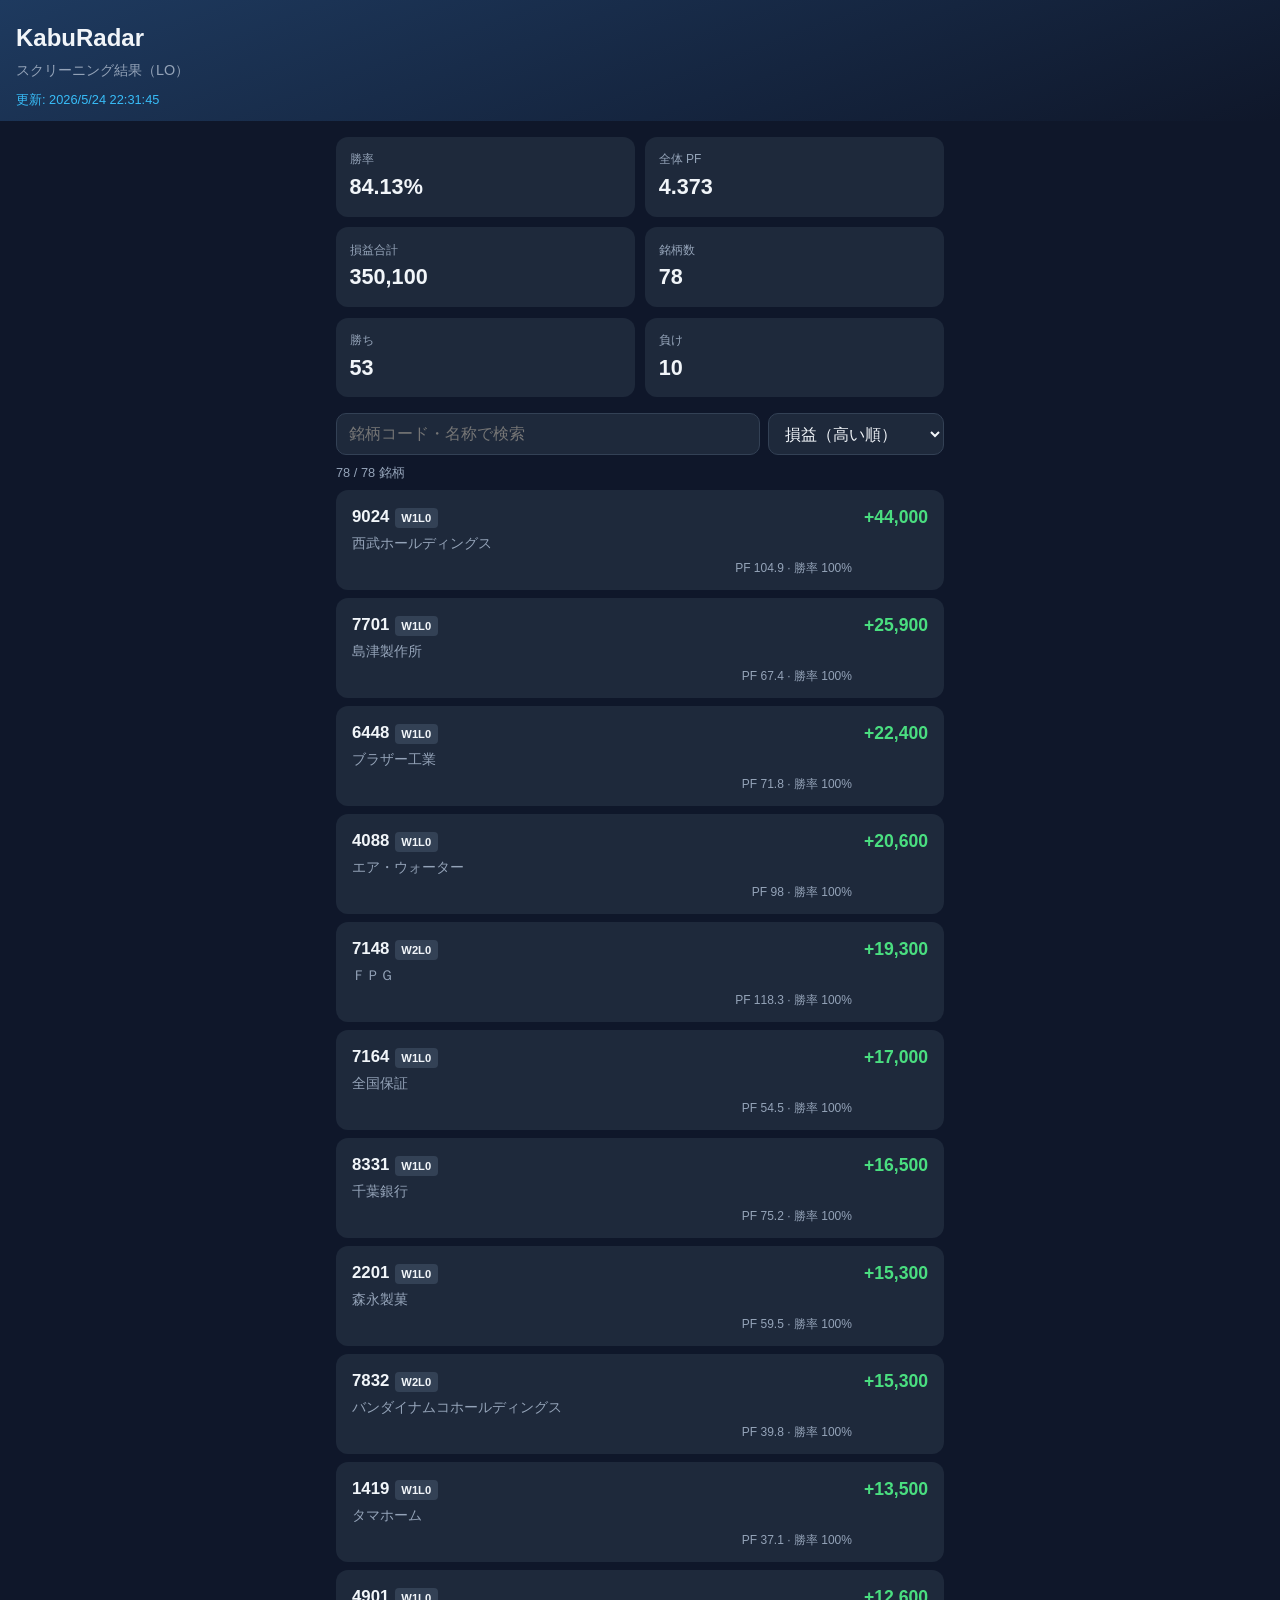
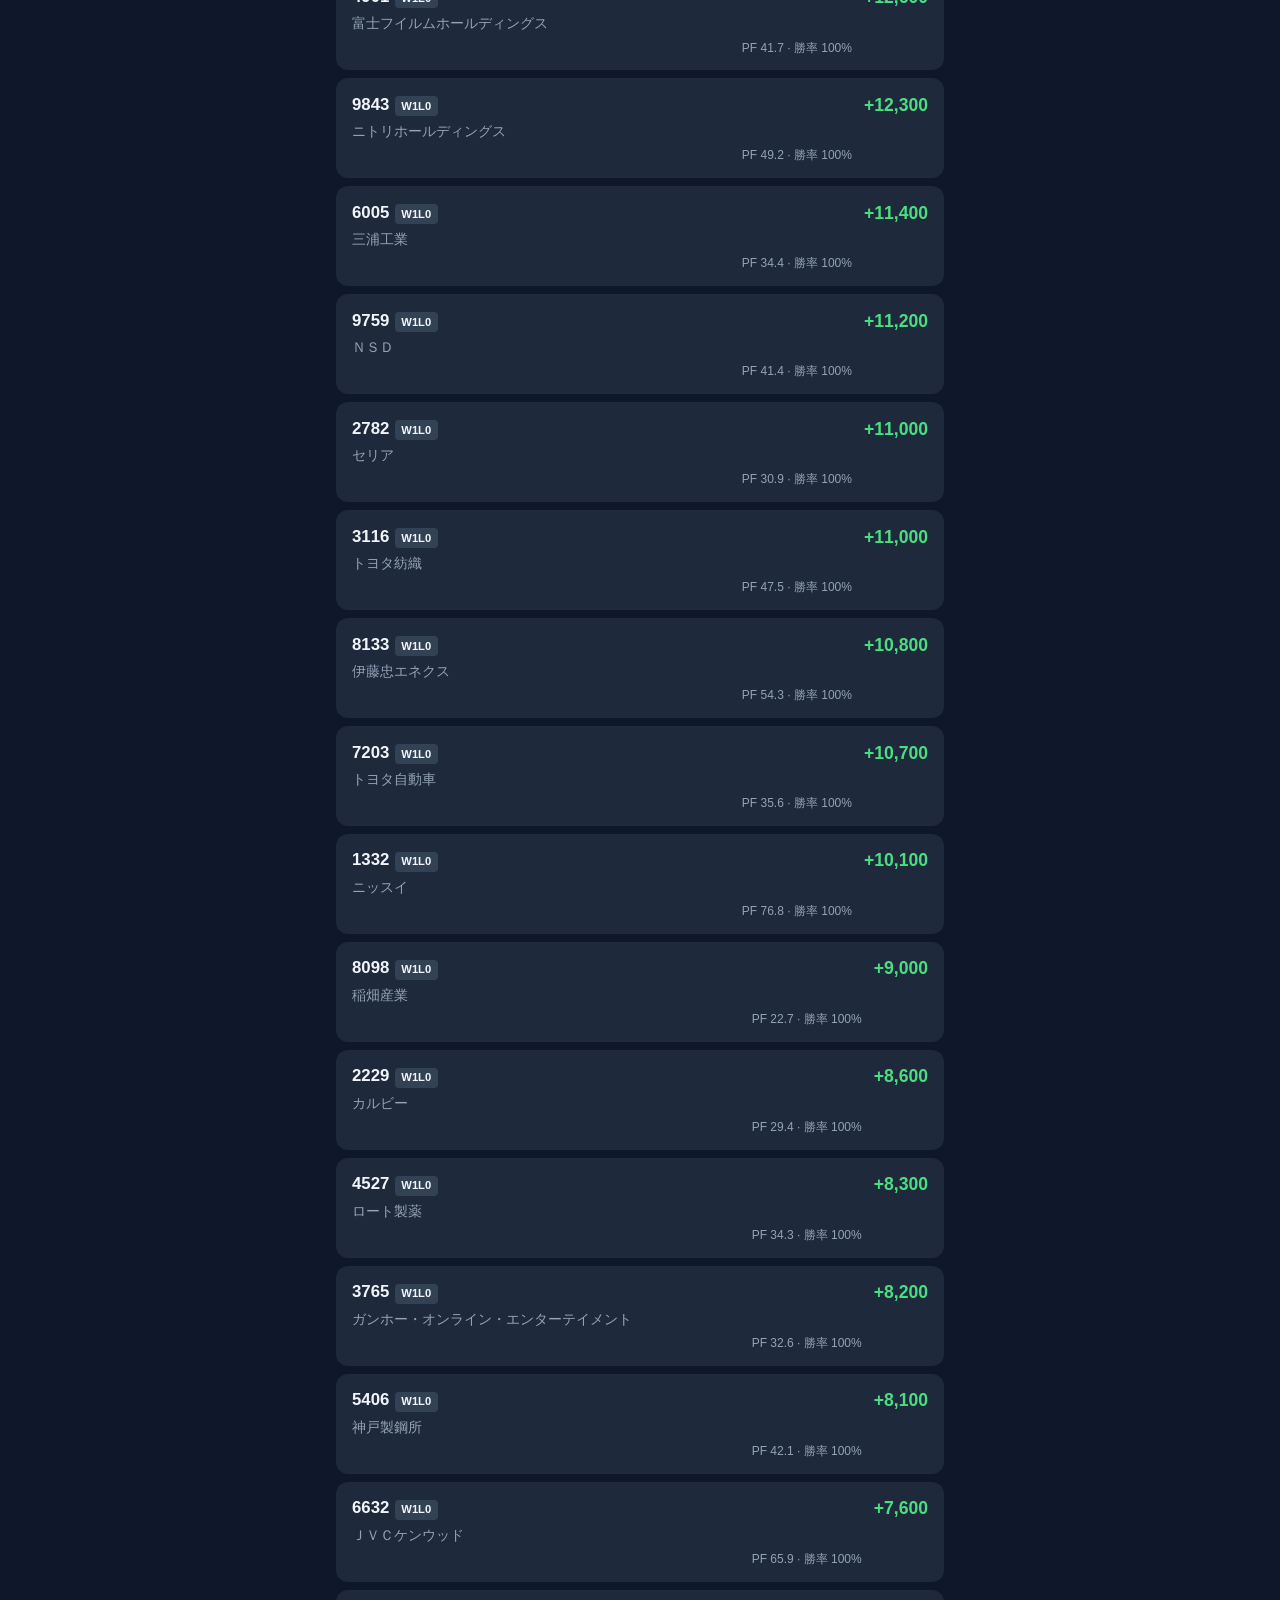
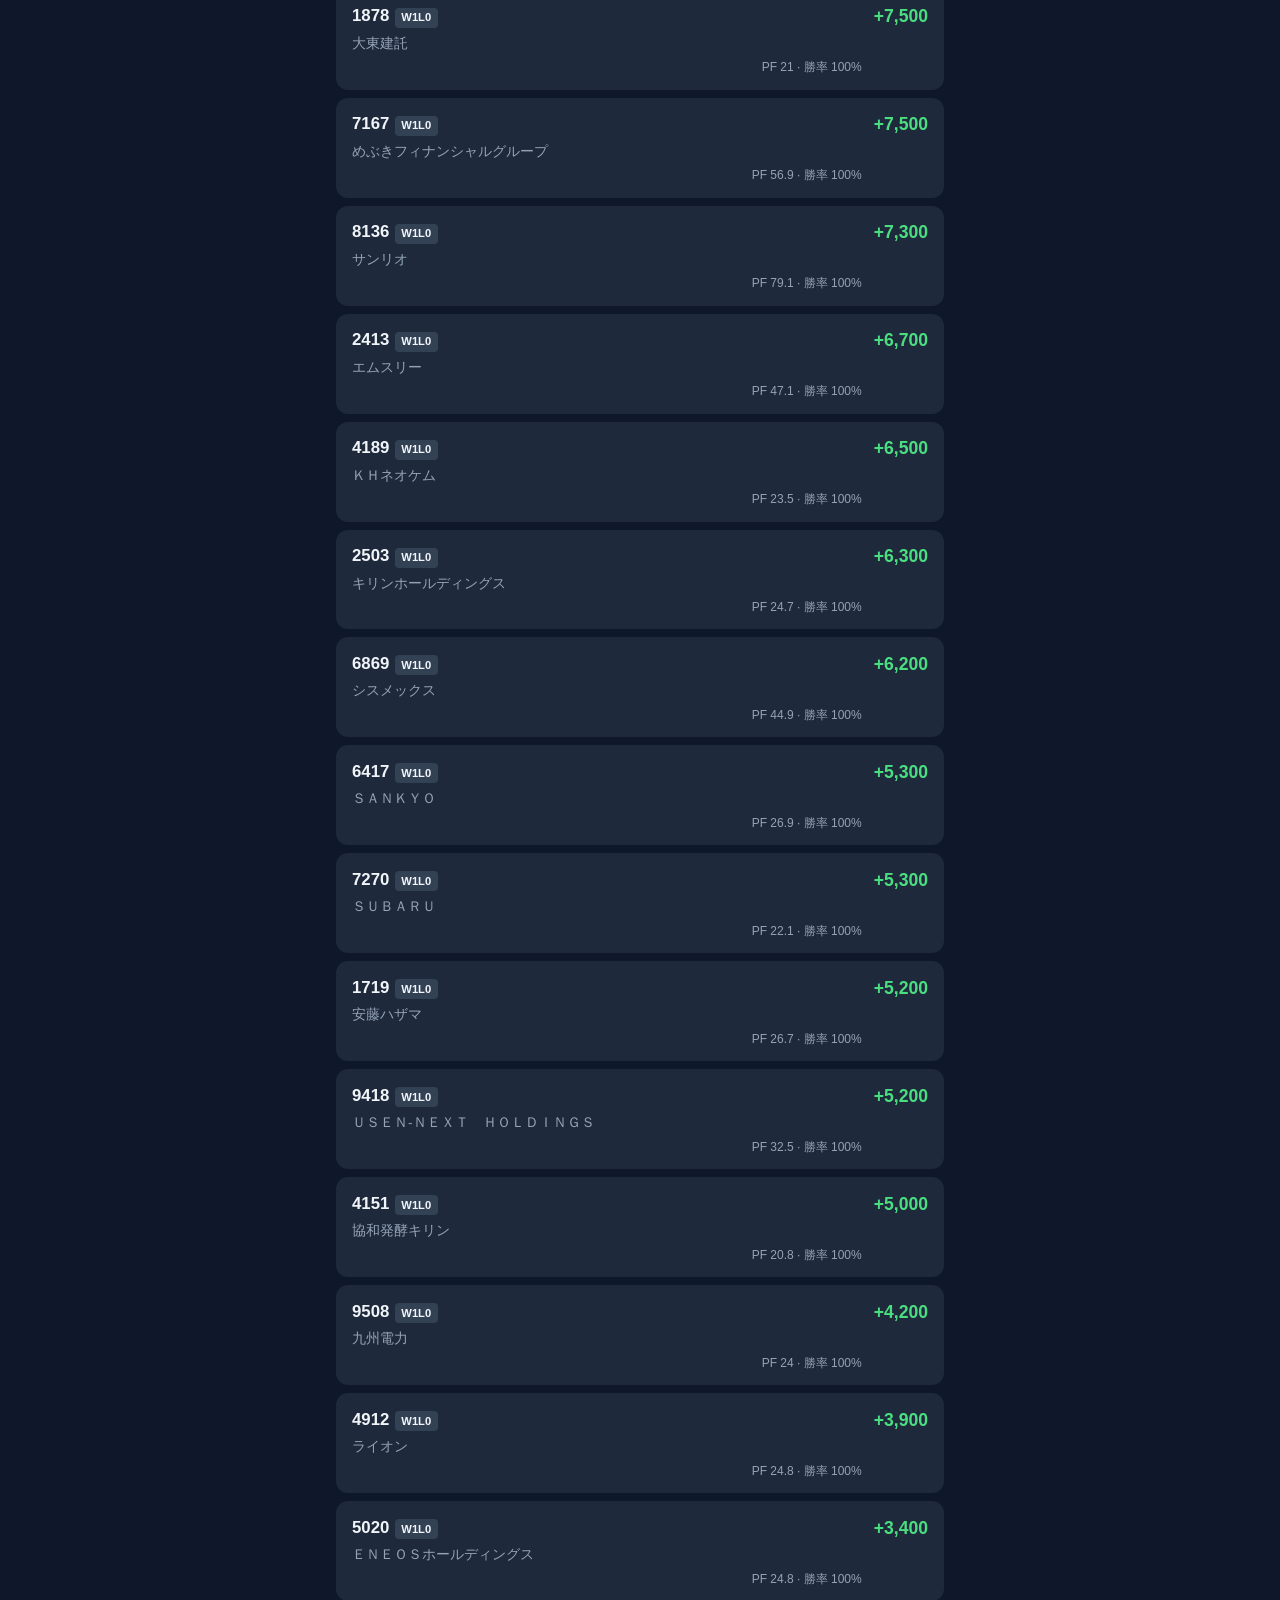
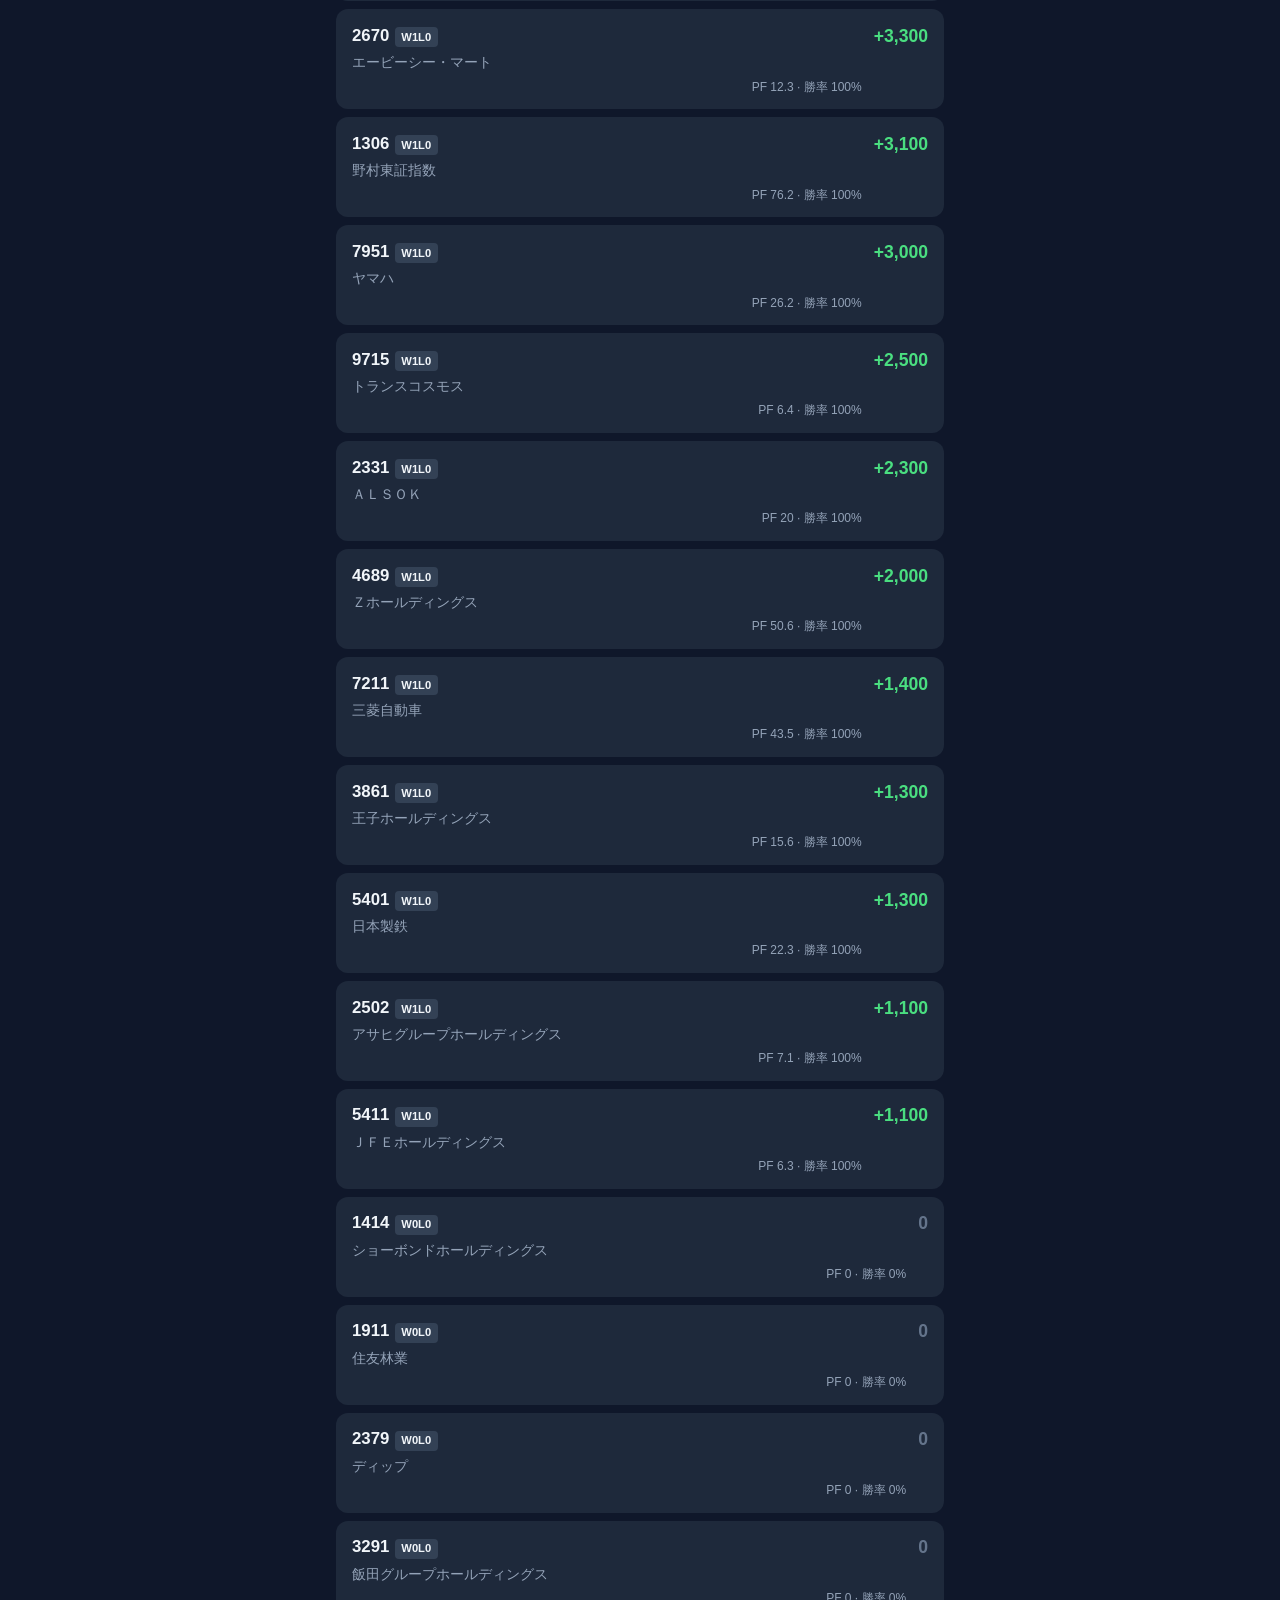
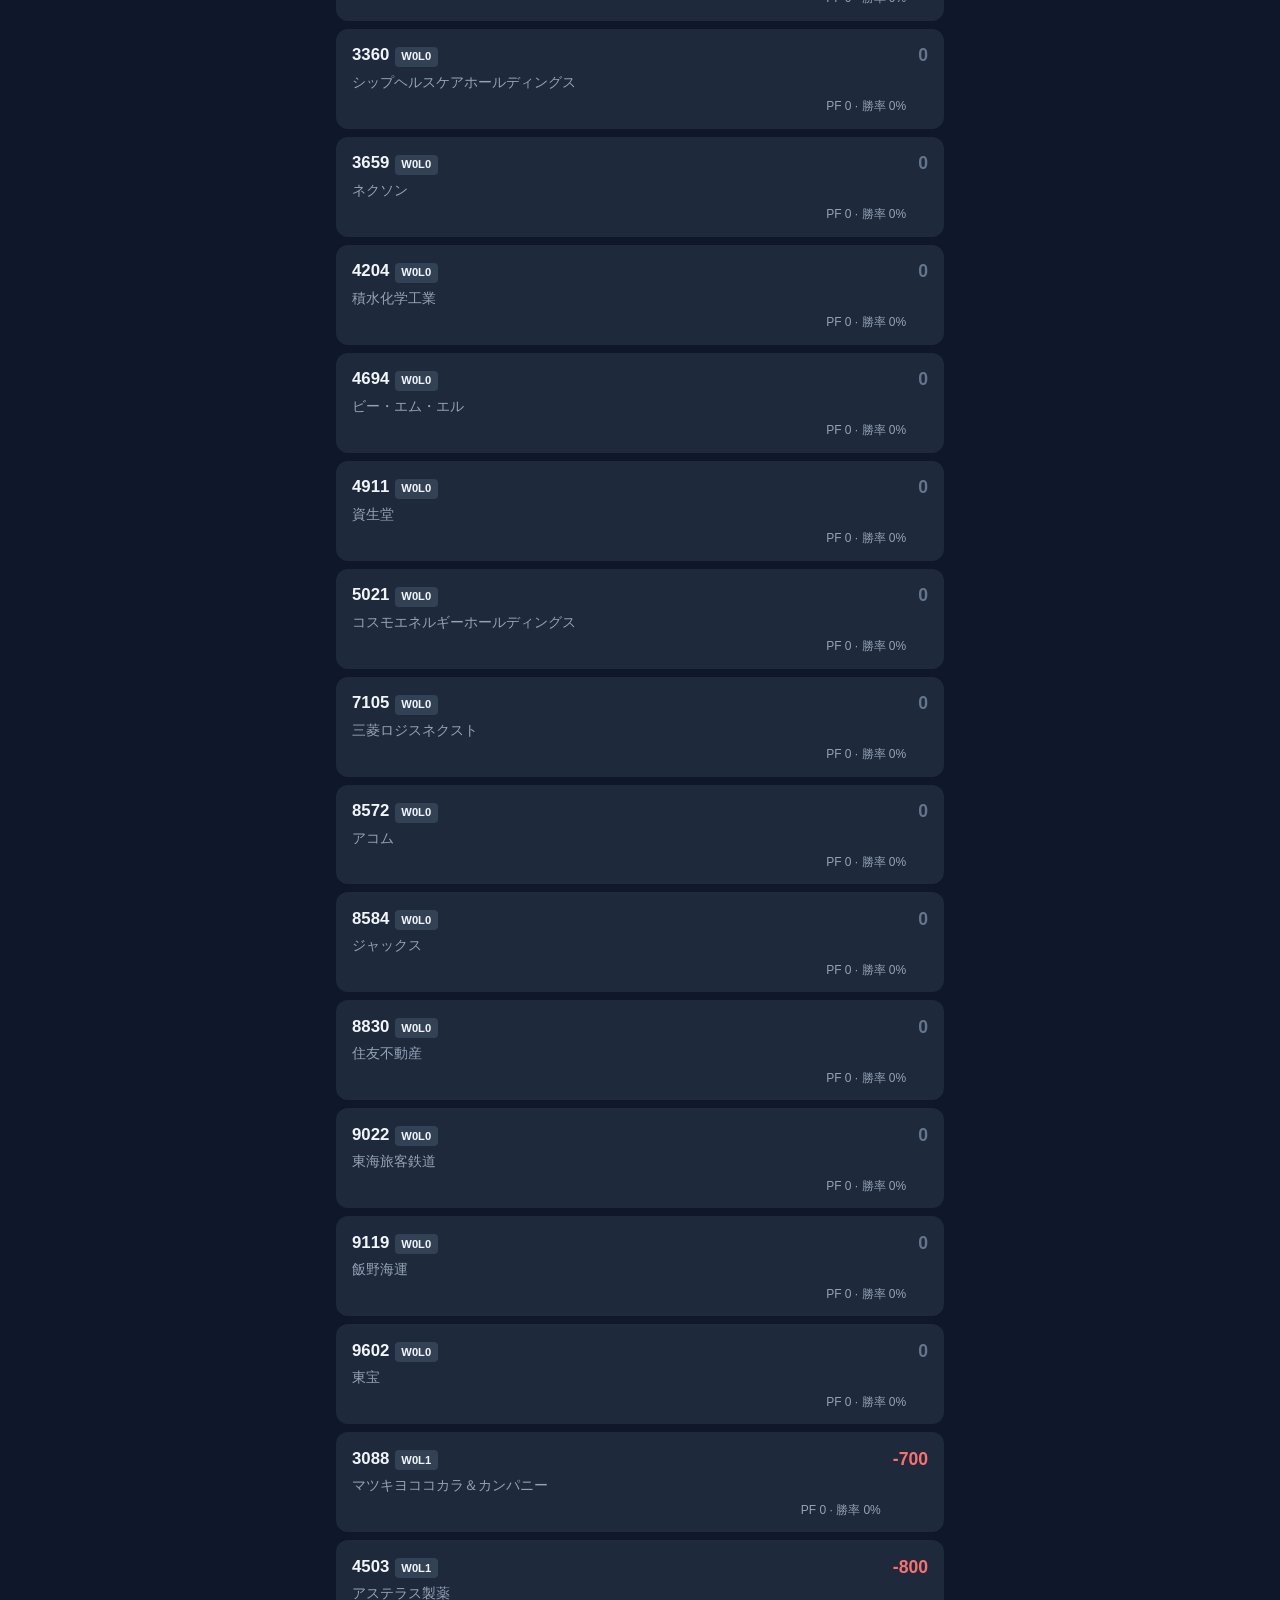
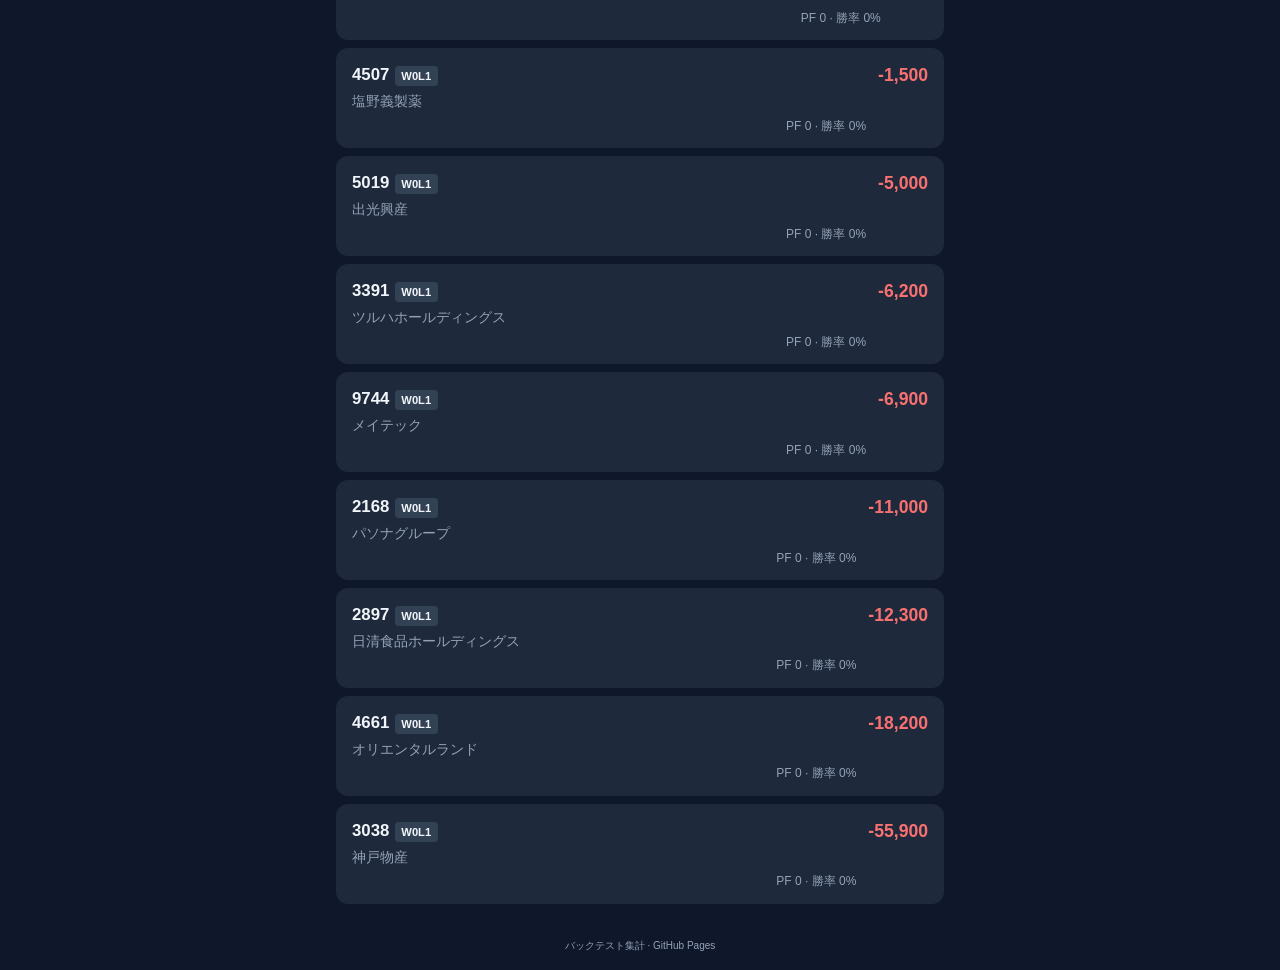
==== docs/index.html @ 4d2081ce "GitHub Pages で解析結果をスマホ閲覧できるサイトを追加 Co-authored-by: Cursor <cursoragent@cursor.com>" ====
<!DOCTYPE html>
<html lang="ja">
<head>
  <meta charset="UTF-8" />
  <meta name="viewport" content="width=device-width, initial-scale=1, viewport-fit=cover" />
  <meta name="theme-color" content="#0f172a" />
  <title>KabuRadar 解析結果</title>
  <link rel="stylesheet" href="assets/style.css" />
</head>
<body>
  <header class="header">
    <h1>KabuRadar</h1>
    <p class="subtitle">スクリーニング結果（LO）</p>
    <p id="updated" class="updated">読み込み中…</p>
  </header>

  <main class="main">
    <section id="summary" class="summary" aria-label="サマリー"></section>

    <div class="toolbar">
      <input id="search" type="search" placeholder="銘柄コード・名称で検索" autocomplete="off" />
      <select id="sort" aria-label="並び替え">
        <option value="incomes-desc">損益（高い順）</option>
        <option value="incomes-asc">損益（低い順）</option>
        <option value="pf-desc">PF（高い順）</option>
        <option value="code-asc">コード順</option>
      </select>
    </div>

    <p id="count" class="count"></p>
    <ul id="list" class="list"></ul>
    <p id="error" class="error" hidden></p>
  </main>

  <footer class="footer">
    <small>バックテスト集計 · GitHub Pages</small>
  </footer>

  <script src="assets/app.js"></script>
</body>
</html>
---- docs/assets/style.css ----
:root {
  --bg: #0f172a;
  --card: #1e293b;
  --text: #f1f5f9;
  --muted: #94a3b8;
  --accent: #38bdf8;
  --win: #4ade80;
  --lose: #f87171;
  --neutral: #64748b;
}

* {
  box-sizing: border-box;
}

body {
  margin: 0;
  font-family: "Segoe UI", "Hiragino Sans", "Yu Gothic UI", sans-serif;
  background: var(--bg);
  color: var(--text);
  line-height: 1.5;
  padding-bottom: env(safe-area-inset-bottom, 16px);
}

.header {
  padding: 1.25rem 1rem 0.75rem;
  background: linear-gradient(160deg, #1e3a5f, var(--bg));
}

.header h1 {
  margin: 0;
  font-size: 1.5rem;
  font-weight: 700;
}

.subtitle {
  margin: 0.25rem 0 0;
  color: var(--muted);
  font-size: 0.9rem;
}

.updated {
  margin: 0.5rem 0 0;
  font-size: 0.8rem;
  color: var(--accent);
}

.main {
  padding: 0 1rem 1rem;
  max-width: 640px;
  margin: 0 auto;
}

.summary {
  display: grid;
  grid-template-columns: repeat(2, 1fr);
  gap: 0.65rem;
  margin: 1rem 0;
}

.summary-card {
  background: var(--card);
  border-radius: 12px;
  padding: 0.85rem;
}

.summary-card .label {
  font-size: 0.75rem;
  color: var(--muted);
  margin: 0;
}

.summary-card .value {
  font-size: 1.35rem;
  font-weight: 700;
  margin: 0.15rem 0 0;
}

.toolbar {
  display: flex;
  flex-direction: column;
  gap: 0.5rem;
  margin-bottom: 0.5rem;
}

.toolbar input,
.toolbar select {
  width: 100%;
  padding: 0.65rem 0.75rem;
  border-radius: 10px;
  border: 1px solid #334155;
  background: var(--card);
  color: var(--text);
  font-size: 1rem;
}

.count {
  font-size: 0.8rem;
  color: var(--muted);
  margin: 0 0 0.5rem;
}

.list {
  list-style: none;
  padding: 0;
  margin: 0;
  display: flex;
  flex-direction: column;
  gap: 0.5rem;
}

.item {
  background: var(--card);
  border-radius: 12px;
  padding: 0.85rem 1rem;
  display: grid;
  grid-template-columns: 1fr auto;
  gap: 0.25rem 0.75rem;
  align-items: start;
}

.item .code {
  font-weight: 700;
  font-size: 1.05rem;
}

.item .name {
  grid-column: 1 / -1;
  color: var(--muted);
  font-size: 0.85rem;
  word-break: break-all;
}

.item .income {
  font-weight: 700;
  font-size: 1.1rem;
  text-align: right;
}

.item .meta {
  font-size: 0.75rem;
  color: var(--muted);
  text-align: right;
}

.income.positive {
  color: var(--win);
}

.income.negative {
  color: var(--lose);
}

.income.zero {
  color: var(--neutral);
}

.badge {
  display: inline-block;
  font-size: 0.7rem;
  padding: 0.1rem 0.4rem;
  border-radius: 4px;
  background: #334155;
  margin-left: 0.35rem;
}

.error {
  color: var(--lose);
  padding: 1rem;
  background: #450a0a;
  border-radius: 8px;
}

.footer {
  text-align: center;
  padding: 1rem;
  color: var(--muted);
  font-size: 0.75rem;
}

@media (min-width: 480px) {
  .toolbar {
    flex-direction: row;
  }
  .toolbar input {
    flex: 1;
  }
  .toolbar select {
    width: 11rem;
  }
}
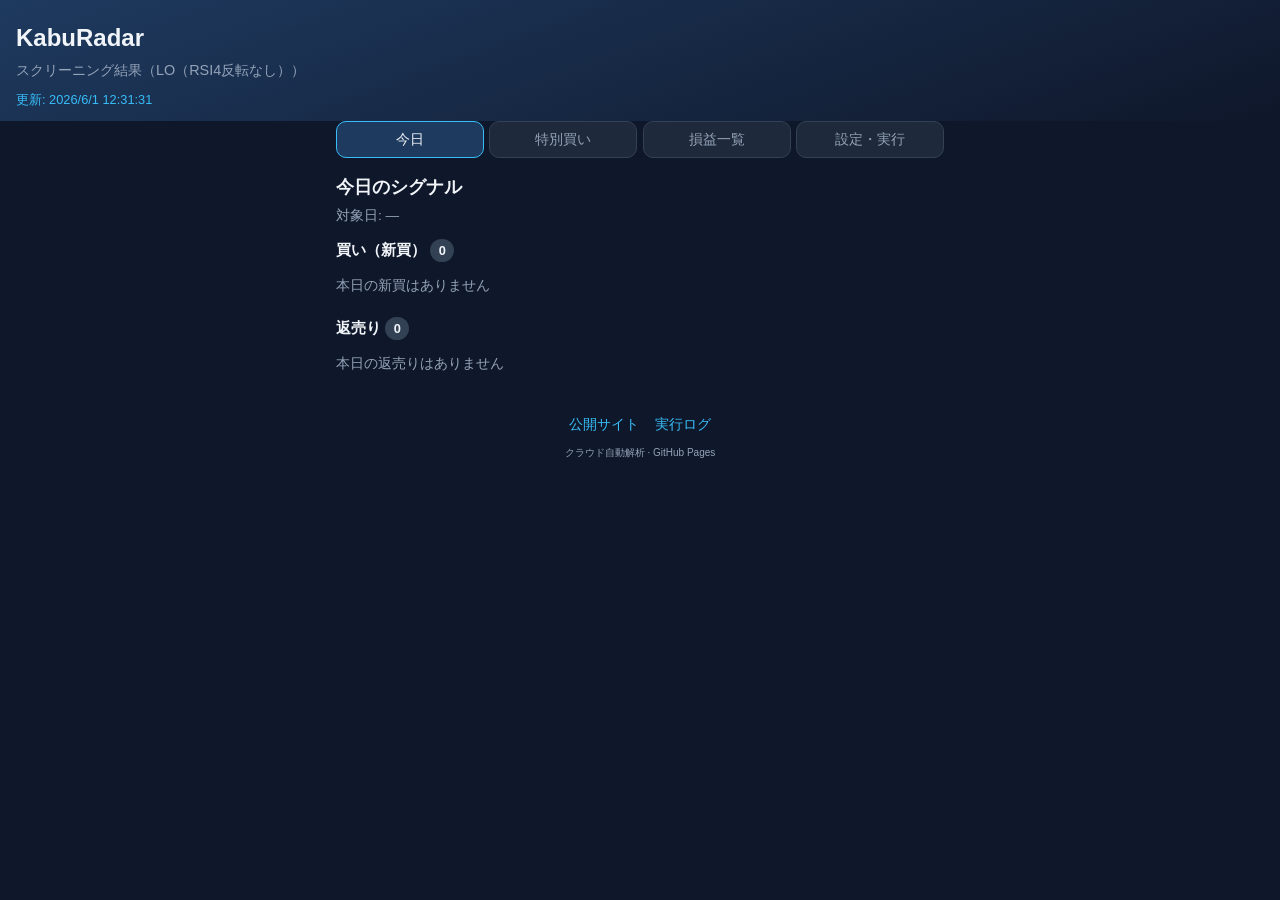
==== commit 9ecaf076: "Web をタブ構成にし設定・実行リンクを追加 Co-authored-by: Cursor <cursoragent@cursor.com>" ====
--- a/docs/index.html
+++ b/docs/index.html
@@ -14,26 +14,69 @@
     <p id="updated" class="updated">読み込み中…</p>
   </header>
 
+  <nav class="tabs" aria-label="表示切替">
+    <button type="button" class="tab active" data-tab="today">今日</button>
+    <button type="button" class="tab" data-tab="special">特別買い</button>
+    <button type="button" class="tab" data-tab="ranking">損益一覧</button>
+    <button type="button" class="tab" data-tab="settings">設定・実行</button>
+  </nav>
+
   <main class="main">
-    <section id="summary" class="summary" aria-label="サマリー"></section>
+    <section id="panel-today" class="panel active" aria-label="今日のシグナル">
+      <h2 class="panel-title">今日のシグナル</h2>
+      <p id="today-date" class="panel-meta"></p>
+      <div class="signal-block">
+        <h3>買い（新買） <span id="buy-count" class="badge-count">0</span></h3>
+        <ul id="today-buy" class="signal-list"></ul>
+      </div>
+      <div class="signal-block">
+        <h3>返売り <span id="sellback-count" class="badge-count">0</span></h3>
+        <ul id="today-sellback" class="signal-list"></ul>
+      </div>
+    </section>
 
-    <div class="toolbar">
-      <input id="search" type="search" placeholder="銘柄コード・名称で検索" autocomplete="off" />
-      <select id="sort" aria-label="並び替え">
-        <option value="incomes-desc">損益（高い順）</option>
-        <option value="incomes-asc">損益（低い順）</option>
-        <option value="pf-desc">PF（高い順）</option>
-        <option value="code-asc">コード順</option>
-      </select>
-    </div>
+    <section id="panel-special" class="panel" aria-label="特別買い" hidden>
+      <h2 class="panel-title">特別買い（広がり）</h2>
+      <div id="special-status" class="special-status"></div>
+    </section>
 
-    <p id="count" class="count"></p>
-    <ul id="list" class="list"></ul>
+    <section id="panel-ranking" class="panel" aria-label="損益一覧" hidden>
+      <h2 class="panel-title">損益ランキング</h2>
+      <section id="summary" class="summary" aria-label="サマリー"></section>
+      <div class="toolbar">
+        <input id="search" type="search" placeholder="銘柄コード・名称で検索" autocomplete="off" />
+        <select id="sort" aria-label="並び替え">
+          <option value="incomes-desc">損益（高い順）</option>
+          <option value="incomes-asc">損益（低い順）</option>
+          <option value="pf-desc">PF（高い順）</option>
+          <option value="code-asc">コード順</option>
+        </select>
+      </div>
+      <p id="count" class="count"></p>
+      <ul id="list" class="list"></ul>
+    </section>
+
+    <section id="panel-settings" class="panel" aria-label="設定と実行" hidden>
+      <h2 class="panel-title">設定・手動実行</h2>
+      <p class="hint">設定変更と再実行は GitHub（無料）から行います。サイト内ボタンは Actions 画面へ移動します。</p>
+      <div id="runtime-settings" class="settings-grid"></div>
+      <div class="action-buttons">
+        <a id="btn-run-full" class="btn" href="#" target="_blank" rel="noopener">フル実行（更新→解析→公開）</a>
+        <a id="btn-run-publish" class="btn btn-secondary" href="#" target="_blank" rel="noopener">公開のみ</a>
+        <a id="btn-edit-config" class="btn btn-secondary" href="#" target="_blank" rel="noopener">runtime.json を編集</a>
+      </div>
+      <p class="hint paid-note" id="paid-note" hidden></p>
+    </section>
+
     <p id="error" class="error" hidden></p>
   </main>
 
   <footer class="footer">
-    <small>バックテスト集計 · GitHub Pages</small>
+    <nav class="footer-links" aria-label="関連リンク">
+      <a id="link-pages" href="https://lalakuma.github.io/KabuRadar2/" target="_blank" rel="noopener">公開サイト</a>
+      <a id="link-actions" href="https://github.com/lalakuma/KabuRadar2/actions/workflows/daily-screening.yml" target="_blank" rel="noopener">実行ログ</a>
+    </nav>
+    <small>クラウド自動解析 · GitHub Pages</small>
   </footer>
 
   <script src="assets/app.js"></script>
--- a/docs/assets/style.css
+++ b/docs/assets/style.css
@@ -176,6 +176,186 @@
   padding: 1rem;
   color: var(--muted);
   font-size: 0.75rem;
+}
+
+.footer-links {
+  display: flex;
+  justify-content: center;
+  gap: 1rem;
+  margin-bottom: 0.5rem;
+}
+
+.footer-links a {
+  color: var(--accent);
+  text-decoration: none;
+  font-size: 0.85rem;
+}
+
+.footer-links a:hover {
+  text-decoration: underline;
+}
+
+.tabs {
+  display: flex;
+  gap: 0.35rem;
+  padding: 0 1rem;
+  max-width: 640px;
+  margin: 0 auto;
+  overflow-x: auto;
+}
+
+.tab {
+  flex: 1;
+  min-width: 4.5rem;
+  padding: 0.55rem 0.5rem;
+  border: 1px solid #334155;
+  border-radius: 10px;
+  background: var(--card);
+  color: var(--muted);
+  font-size: 0.85rem;
+  cursor: pointer;
+}
+
+.tab.active {
+  color: var(--text);
+  border-color: var(--accent);
+  background: #1e3a5f;
+}
+
+.panel {
+  display: none;
+}
+
+.panel.active {
+  display: block;
+}
+
+.panel-title {
+  font-size: 1.1rem;
+  margin: 1rem 0 0.35rem;
+}
+
+.panel-meta {
+  font-size: 0.85rem;
+  color: var(--muted);
+  margin: 0 0 0.75rem;
+}
+
+.signal-block h3 {
+  font-size: 0.95rem;
+  margin: 0.75rem 0 0.35rem;
+}
+
+.badge-count {
+  display: inline-block;
+  min-width: 1.5rem;
+  text-align: center;
+  padding: 0.1rem 0.45rem;
+  border-radius: 999px;
+  background: #334155;
+  font-size: 0.8rem;
+}
+
+.signal-list {
+  list-style: none;
+  padding: 0;
+  margin: 0;
+  display: flex;
+  flex-direction: column;
+  gap: 0.4rem;
+}
+
+.signal-item {
+  background: var(--card);
+  border-radius: 10px;
+  padding: 0.65rem 0.85rem;
+  display: grid;
+  grid-template-columns: 4rem 1fr auto;
+  gap: 0.25rem 0.5rem;
+  align-items: center;
+}
+
+.signal-item .code {
+  font-weight: 700;
+}
+
+.signal-item .name {
+  color: var(--muted);
+  font-size: 0.85rem;
+}
+
+.signal-close {
+  color: var(--win);
+  font-size: 0.85rem;
+}
+
+.signal-empty {
+  color: var(--muted);
+  font-size: 0.9rem;
+  padding: 0.5rem 0;
+}
+
+.special-status {
+  display: grid;
+  grid-template-columns: repeat(2, 1fr);
+  gap: 0.65rem;
+}
+
+.special-alert {
+  grid-column: 1 / -1;
+  color: var(--accent);
+  font-weight: 600;
+}
+
+.hint {
+  font-size: 0.85rem;
+  color: var(--muted);
+}
+
+.paid-note {
+  margin-top: 1rem;
+  padding: 0.75rem;
+  background: #1e293b;
+  border-radius: 8px;
+}
+
+.settings-grid {
+  display: flex;
+  flex-direction: column;
+  gap: 0.5rem;
+  margin: 1rem 0;
+}
+
+.settings-row {
+  display: flex;
+  justify-content: space-between;
+  gap: 1rem;
+  padding: 0.65rem 0.85rem;
+  background: var(--card);
+  border-radius: 10px;
+  font-size: 0.9rem;
+}
+
+.action-buttons {
+  display: flex;
+  flex-direction: column;
+  gap: 0.5rem;
+}
+
+.btn {
+  display: block;
+  text-align: center;
+  padding: 0.75rem 1rem;
+  border-radius: 10px;
+  background: var(--accent);
+  color: #0f172a;
+  font-weight: 700;
+  text-decoration: none;
+}
+
+.btn-secondary {
+  background: #334155;
+  color: var(--text);
 }
 
 @media (min-width: 480px) {
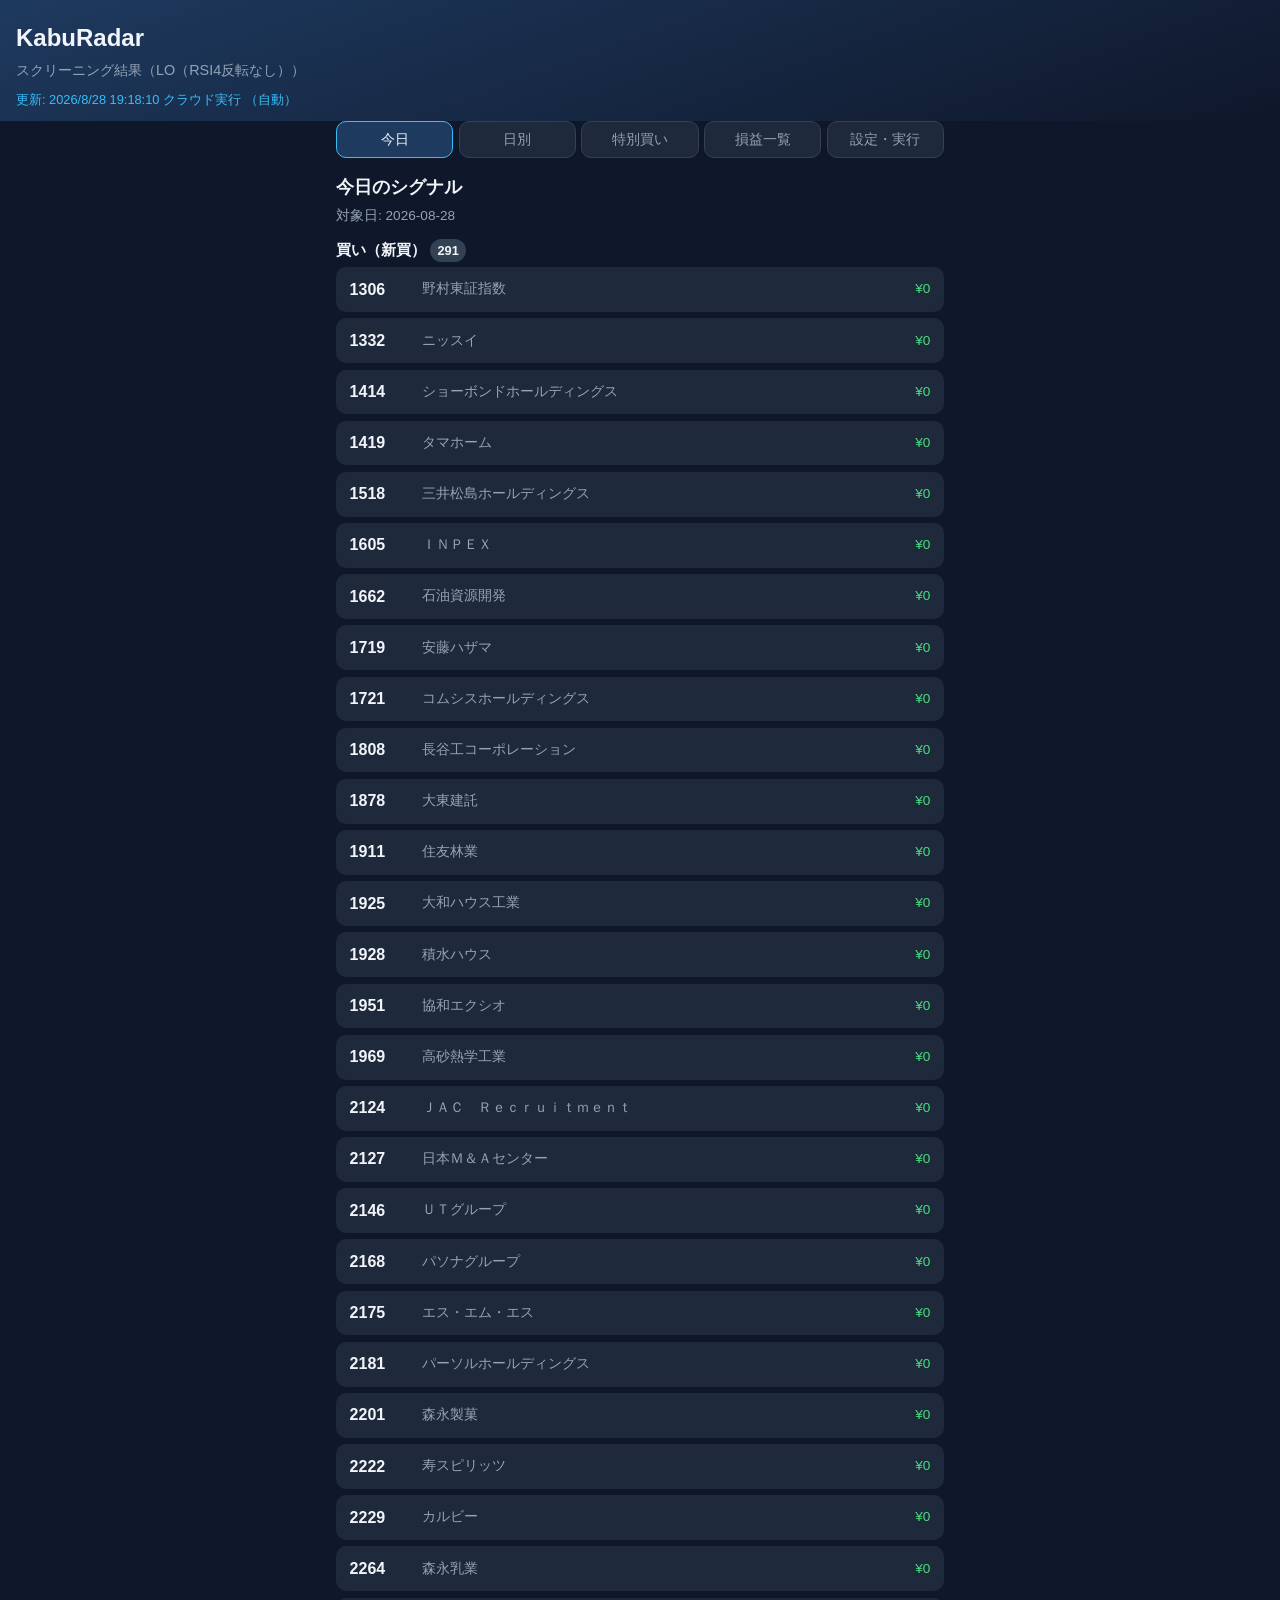
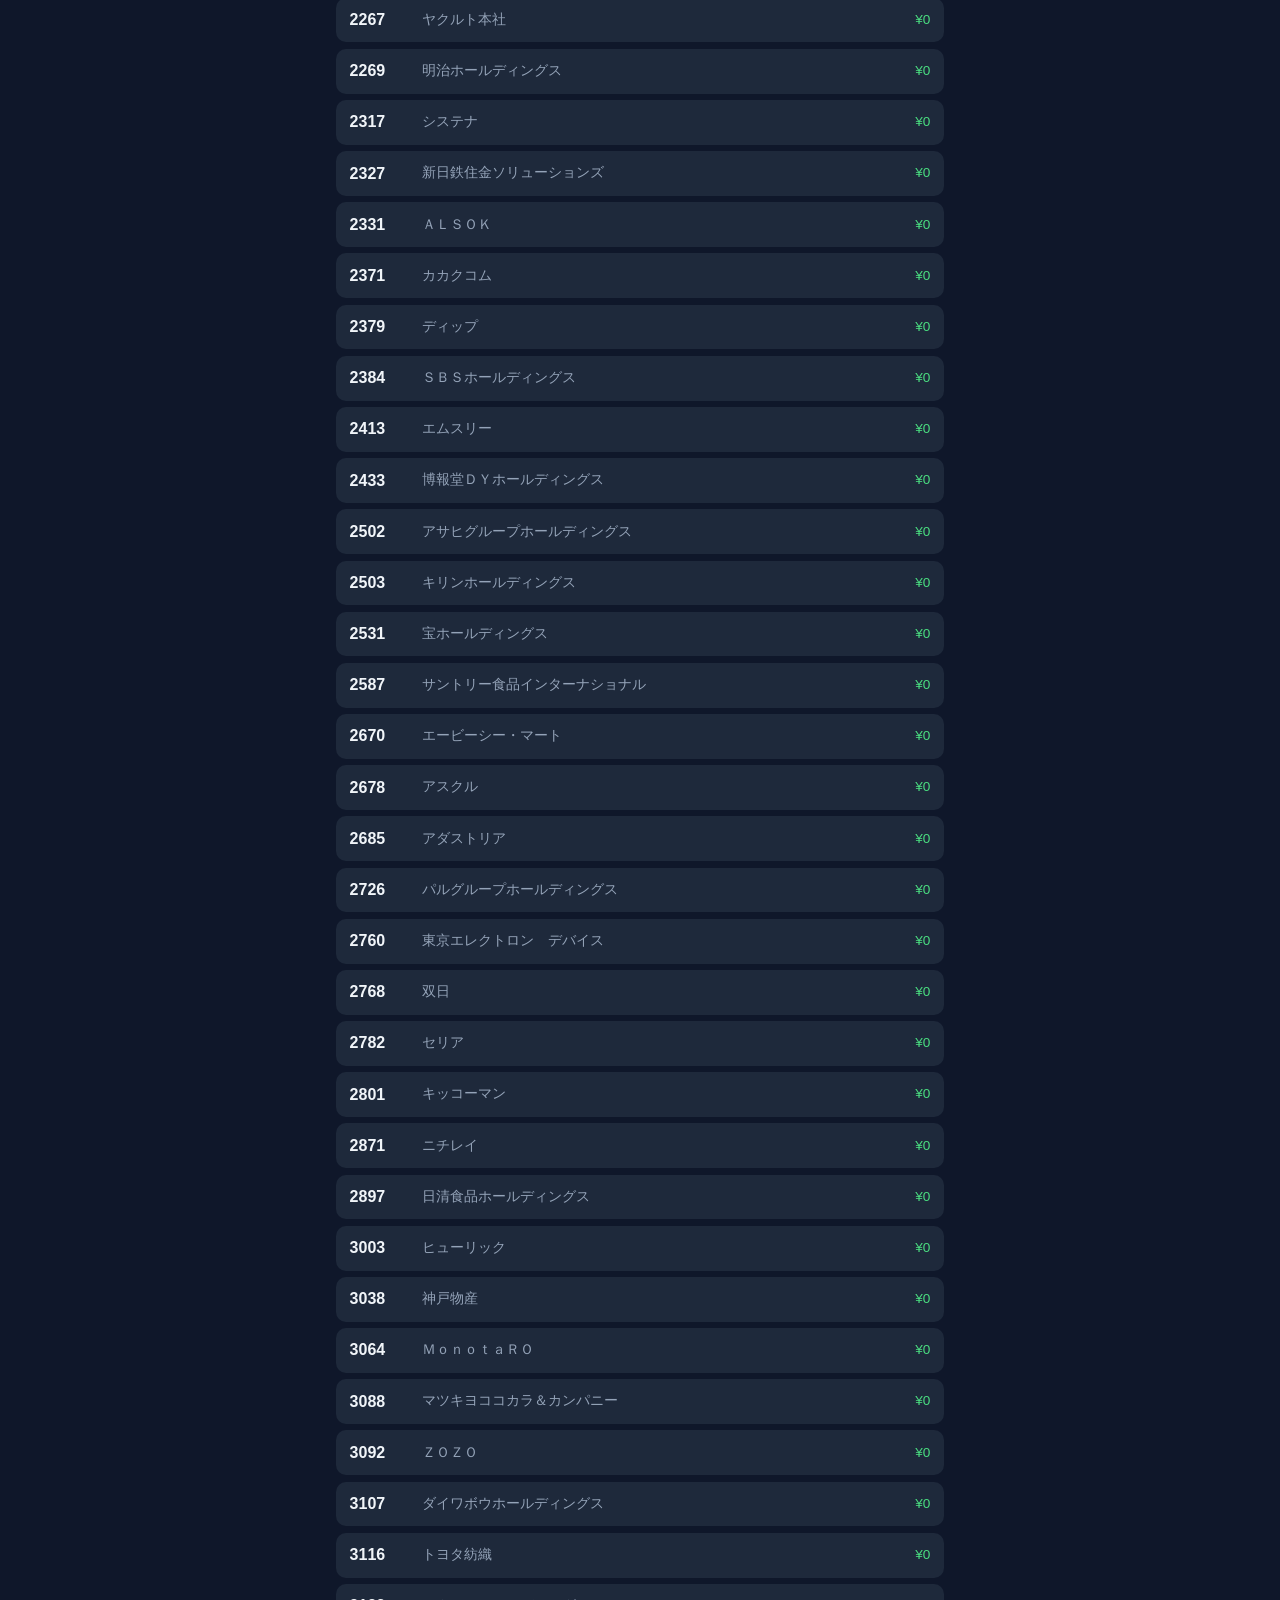
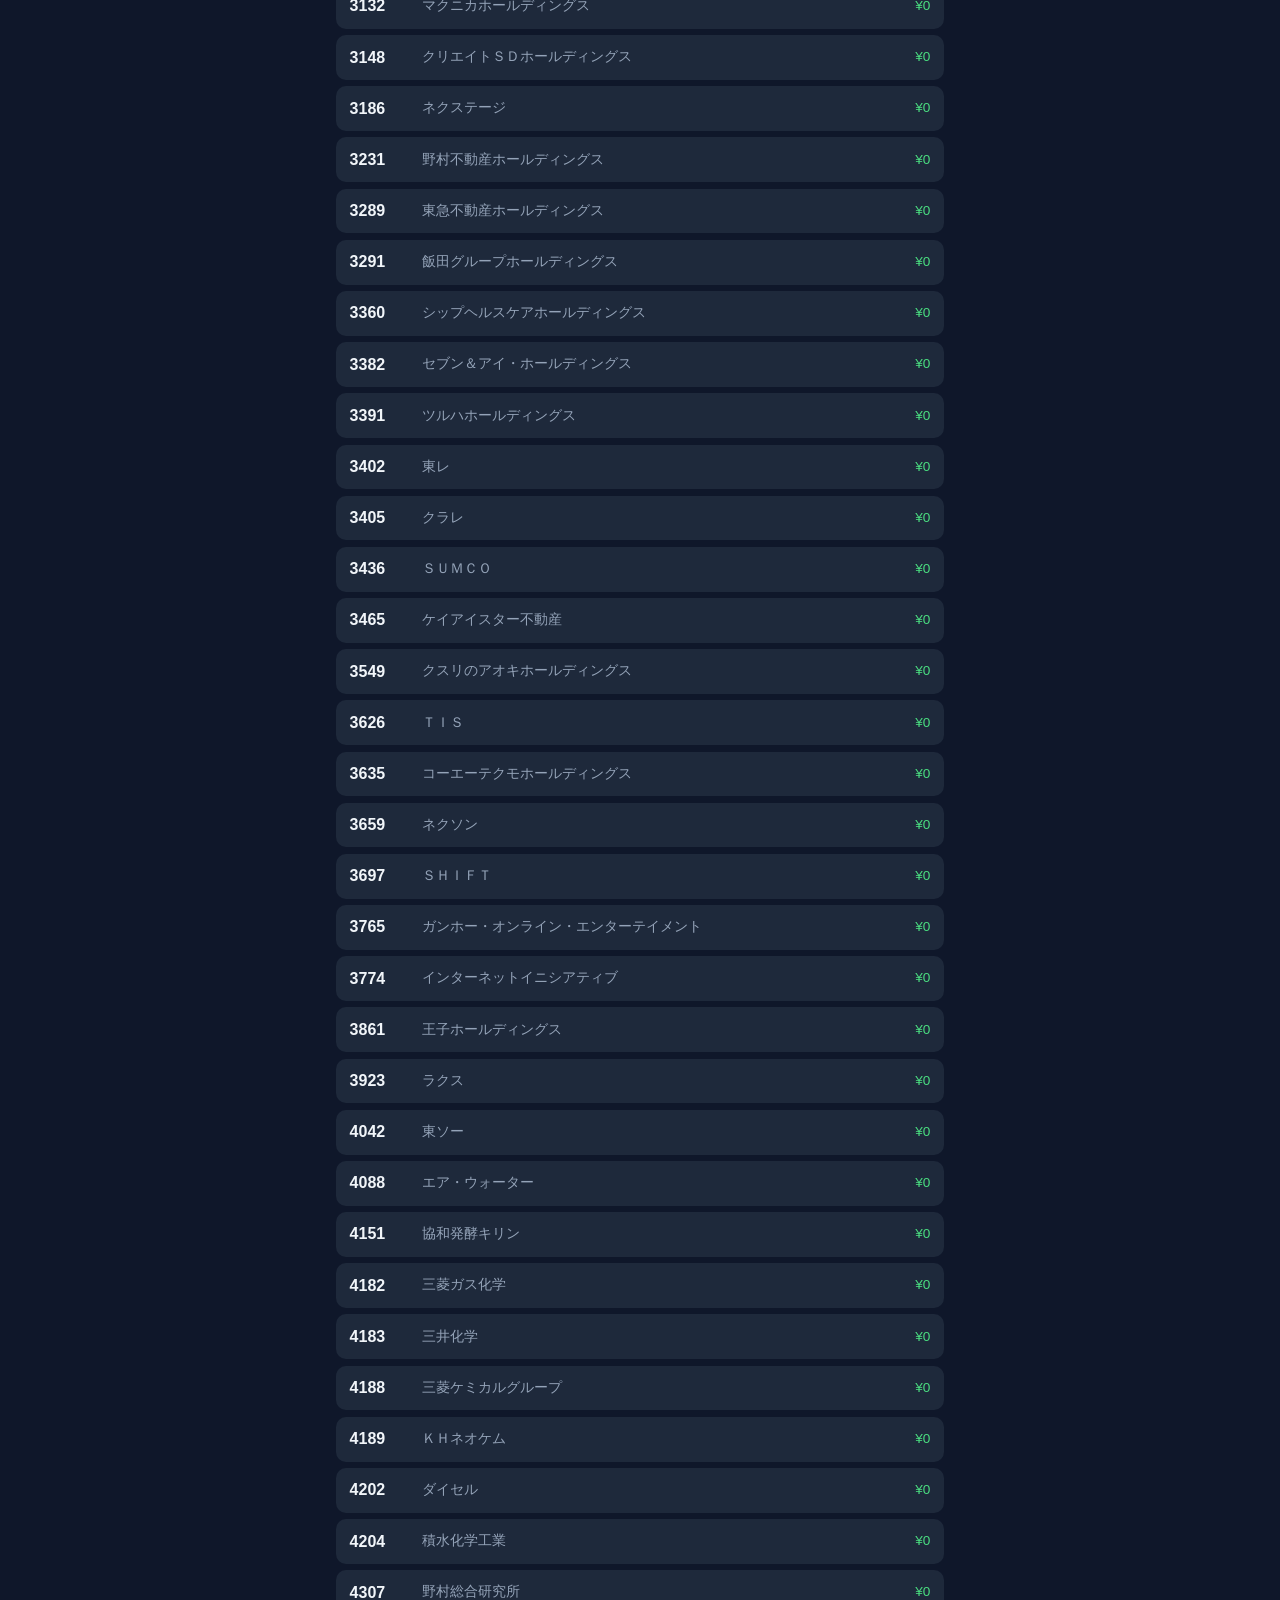
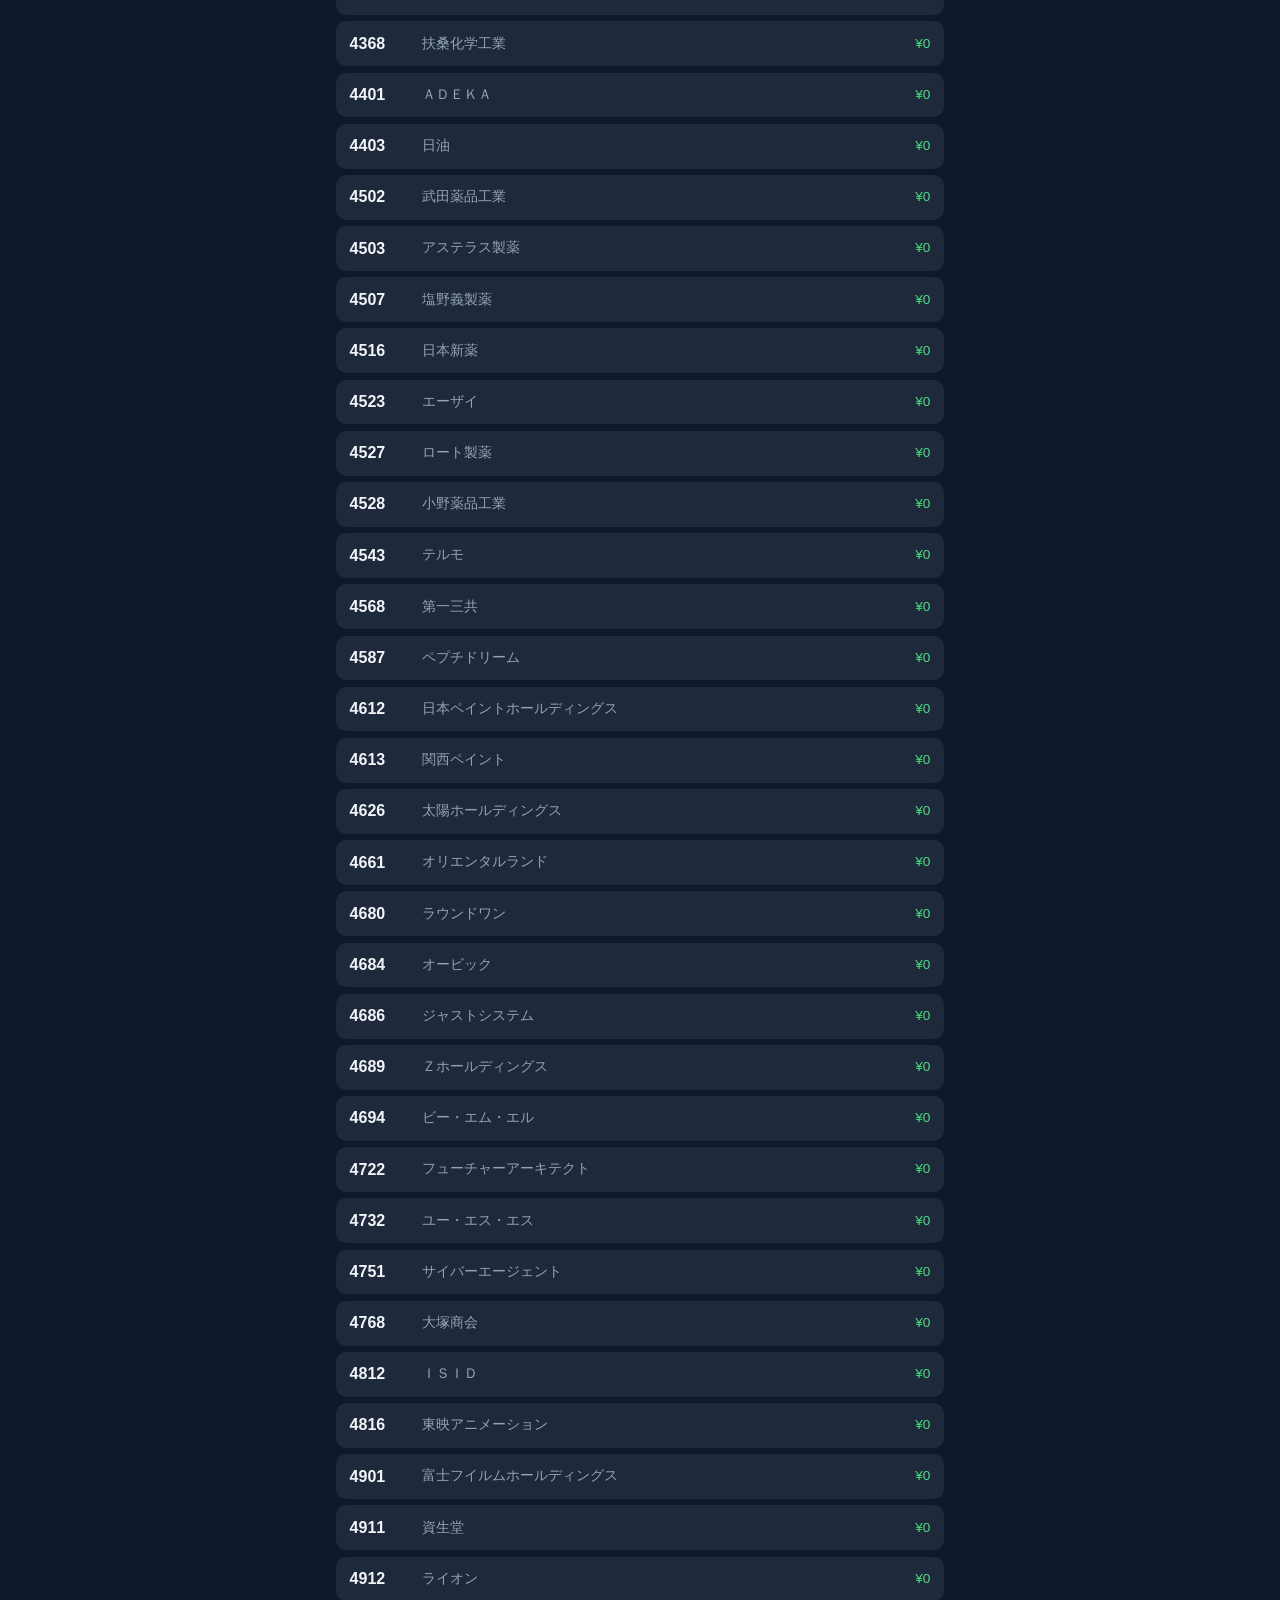
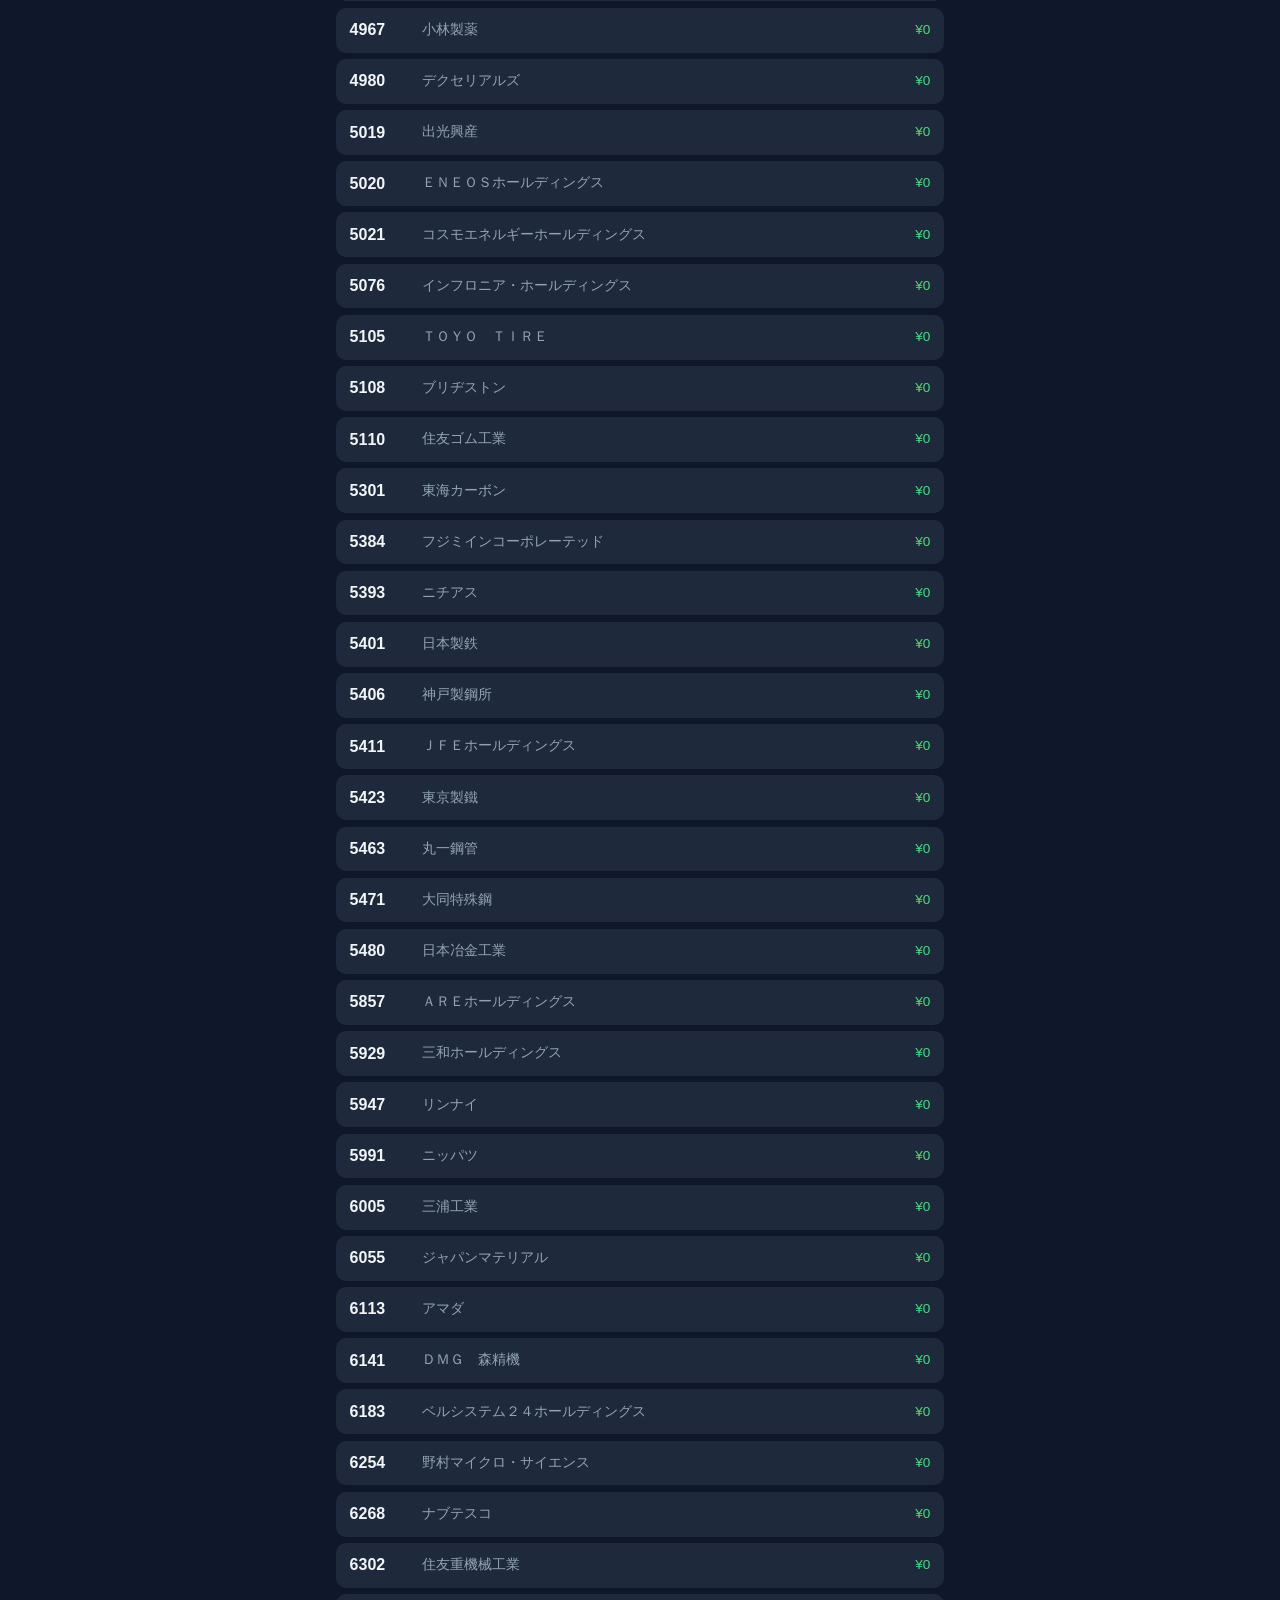
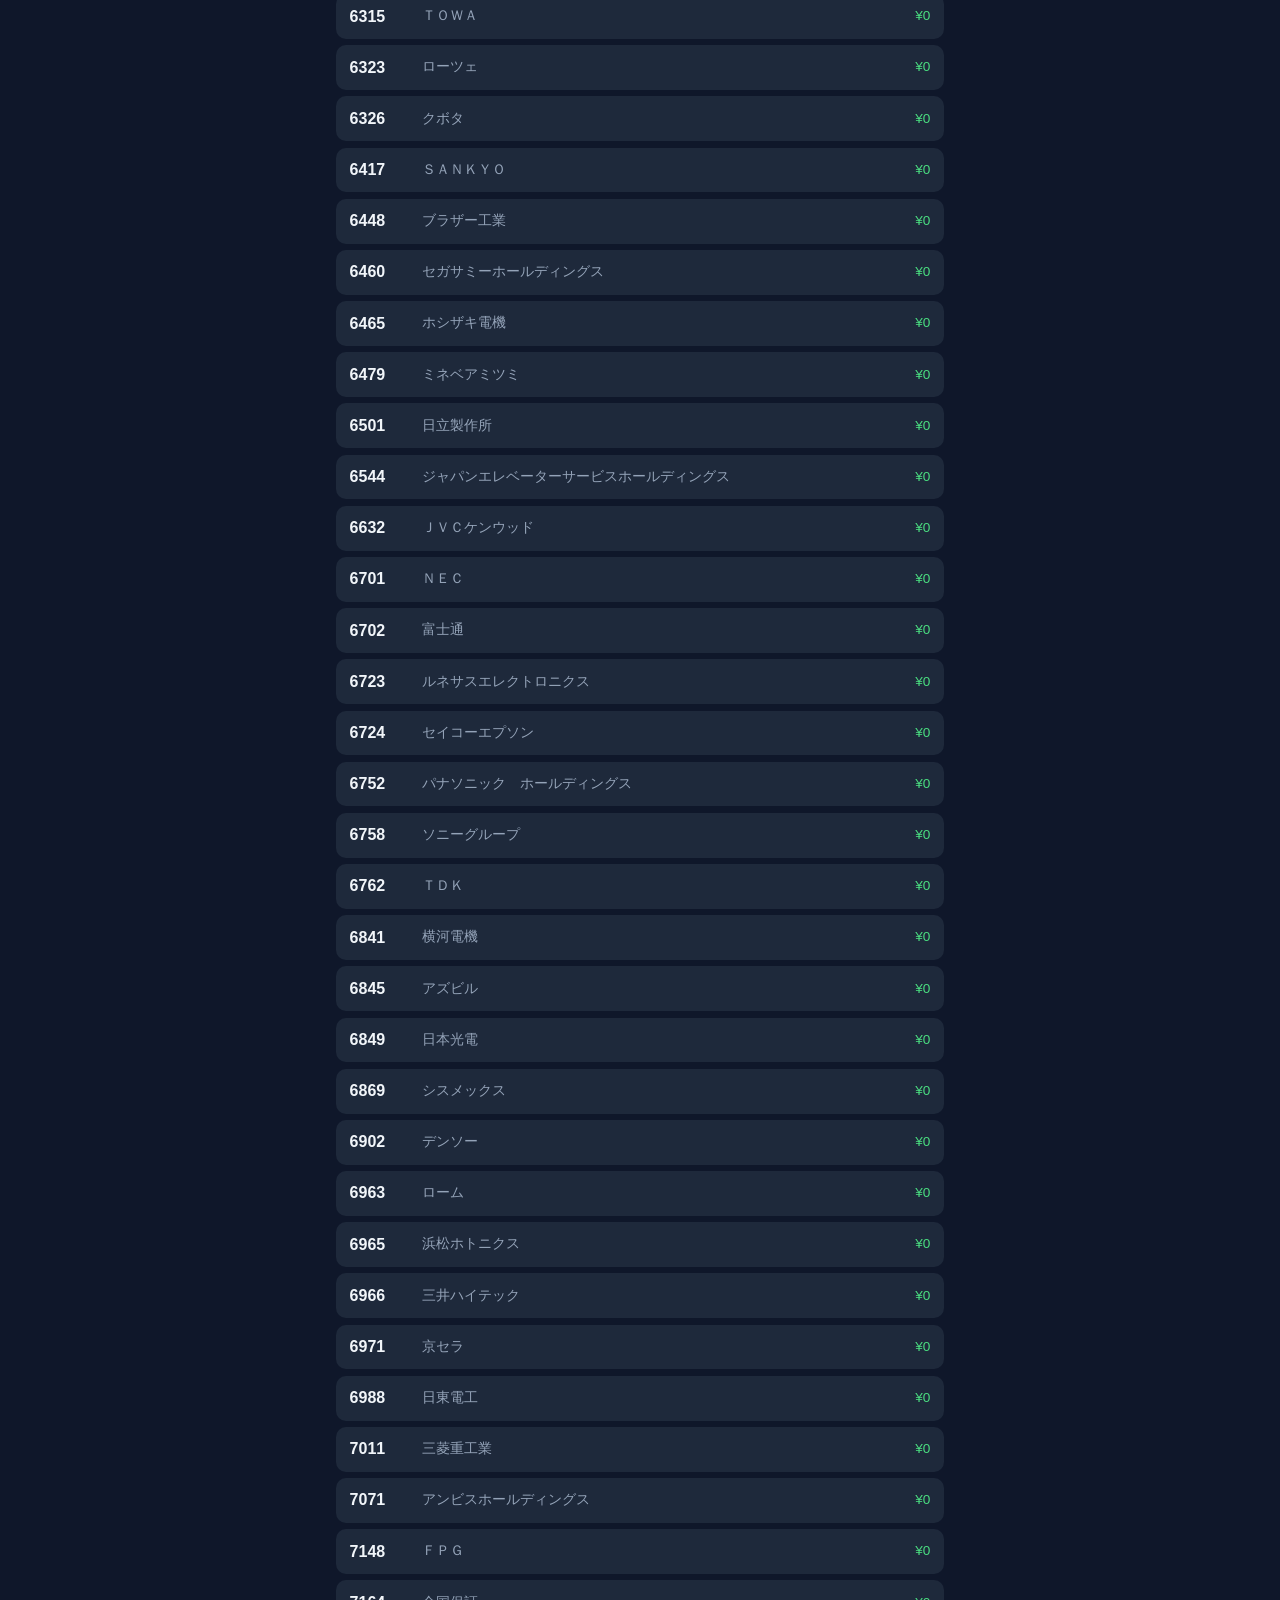
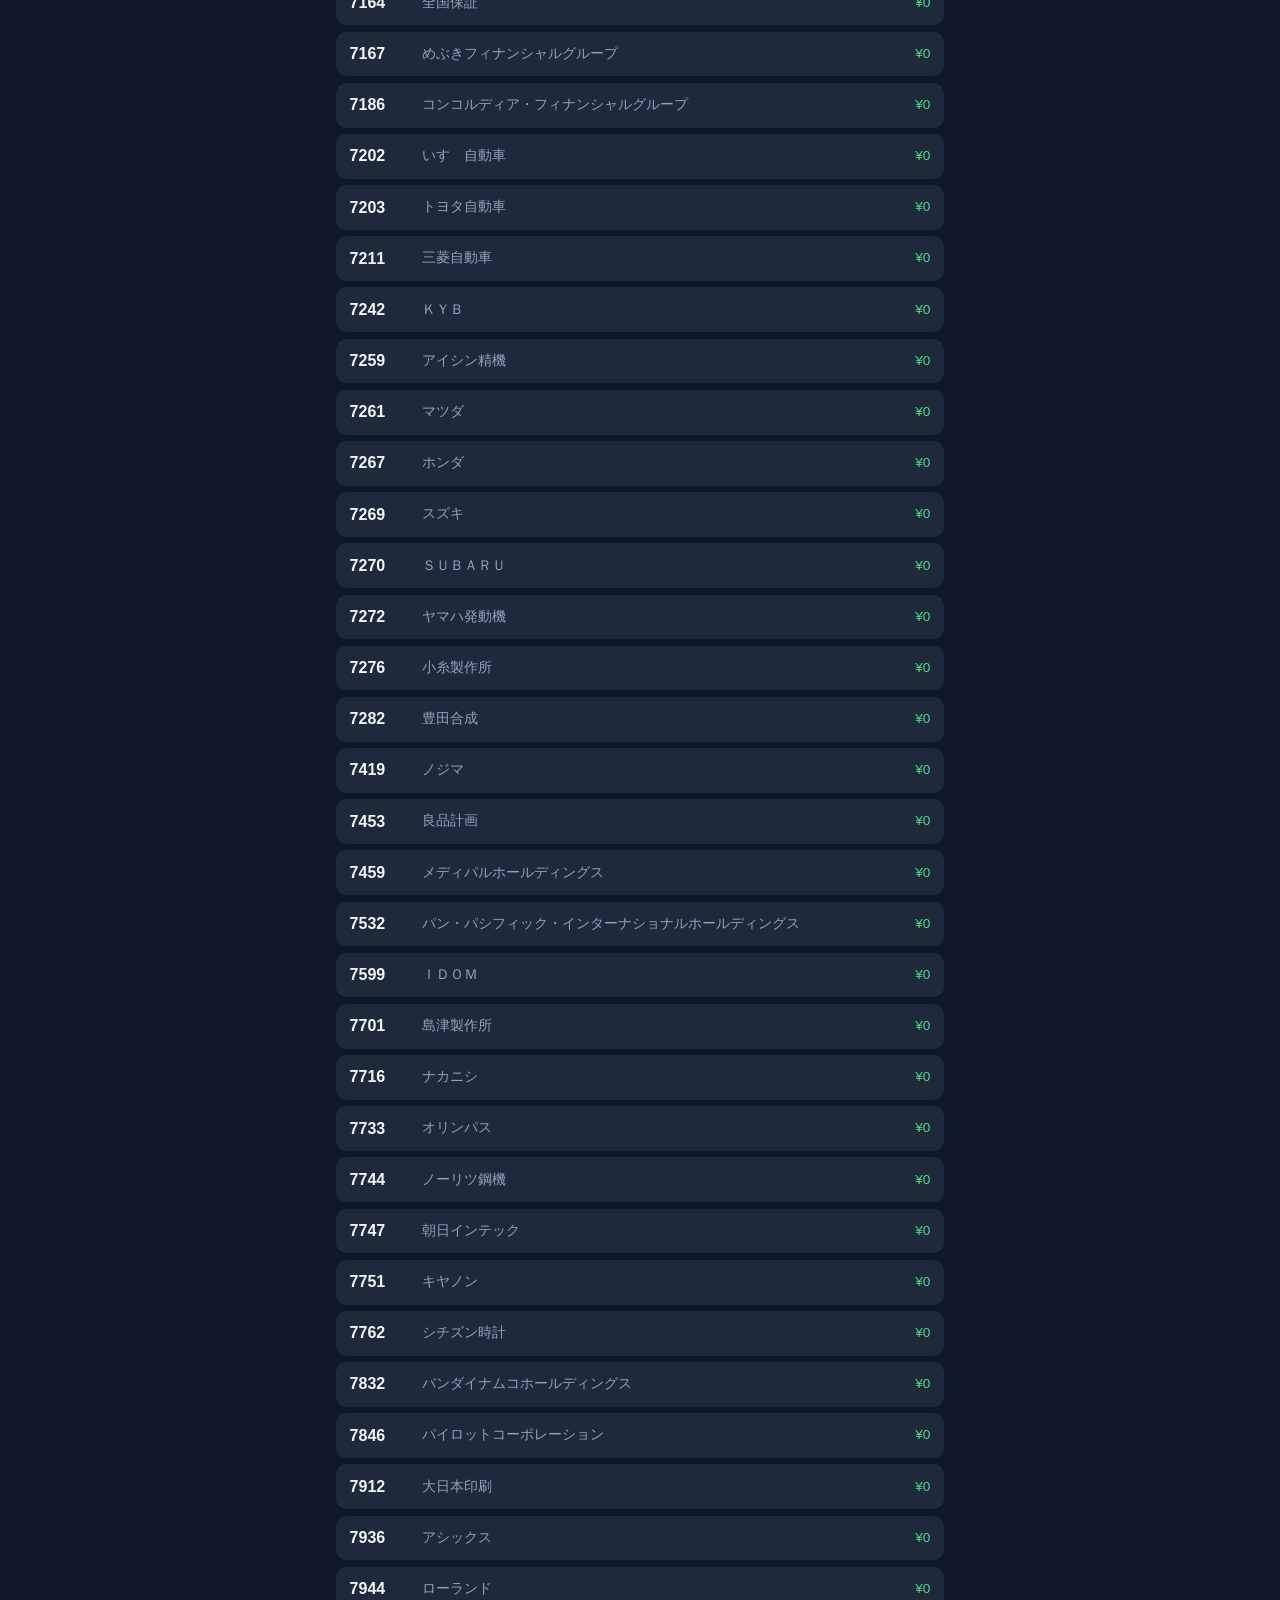
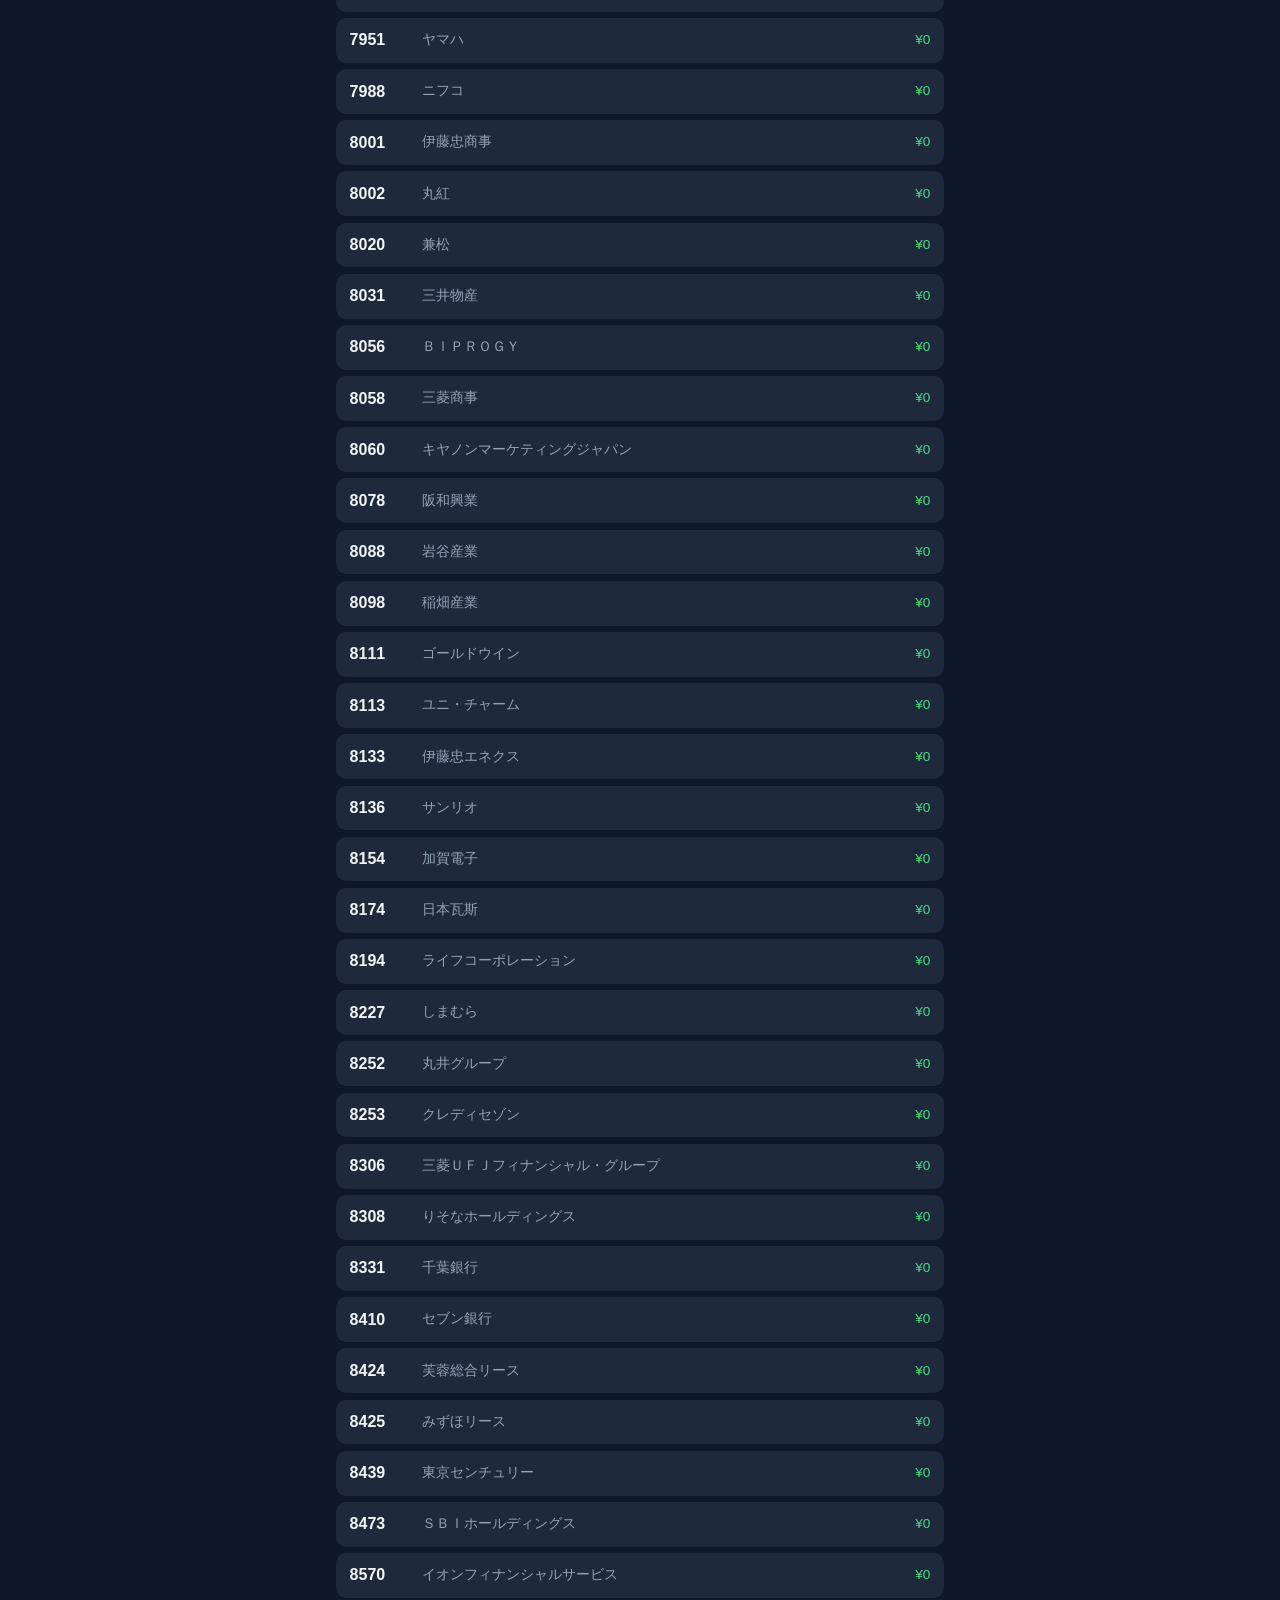
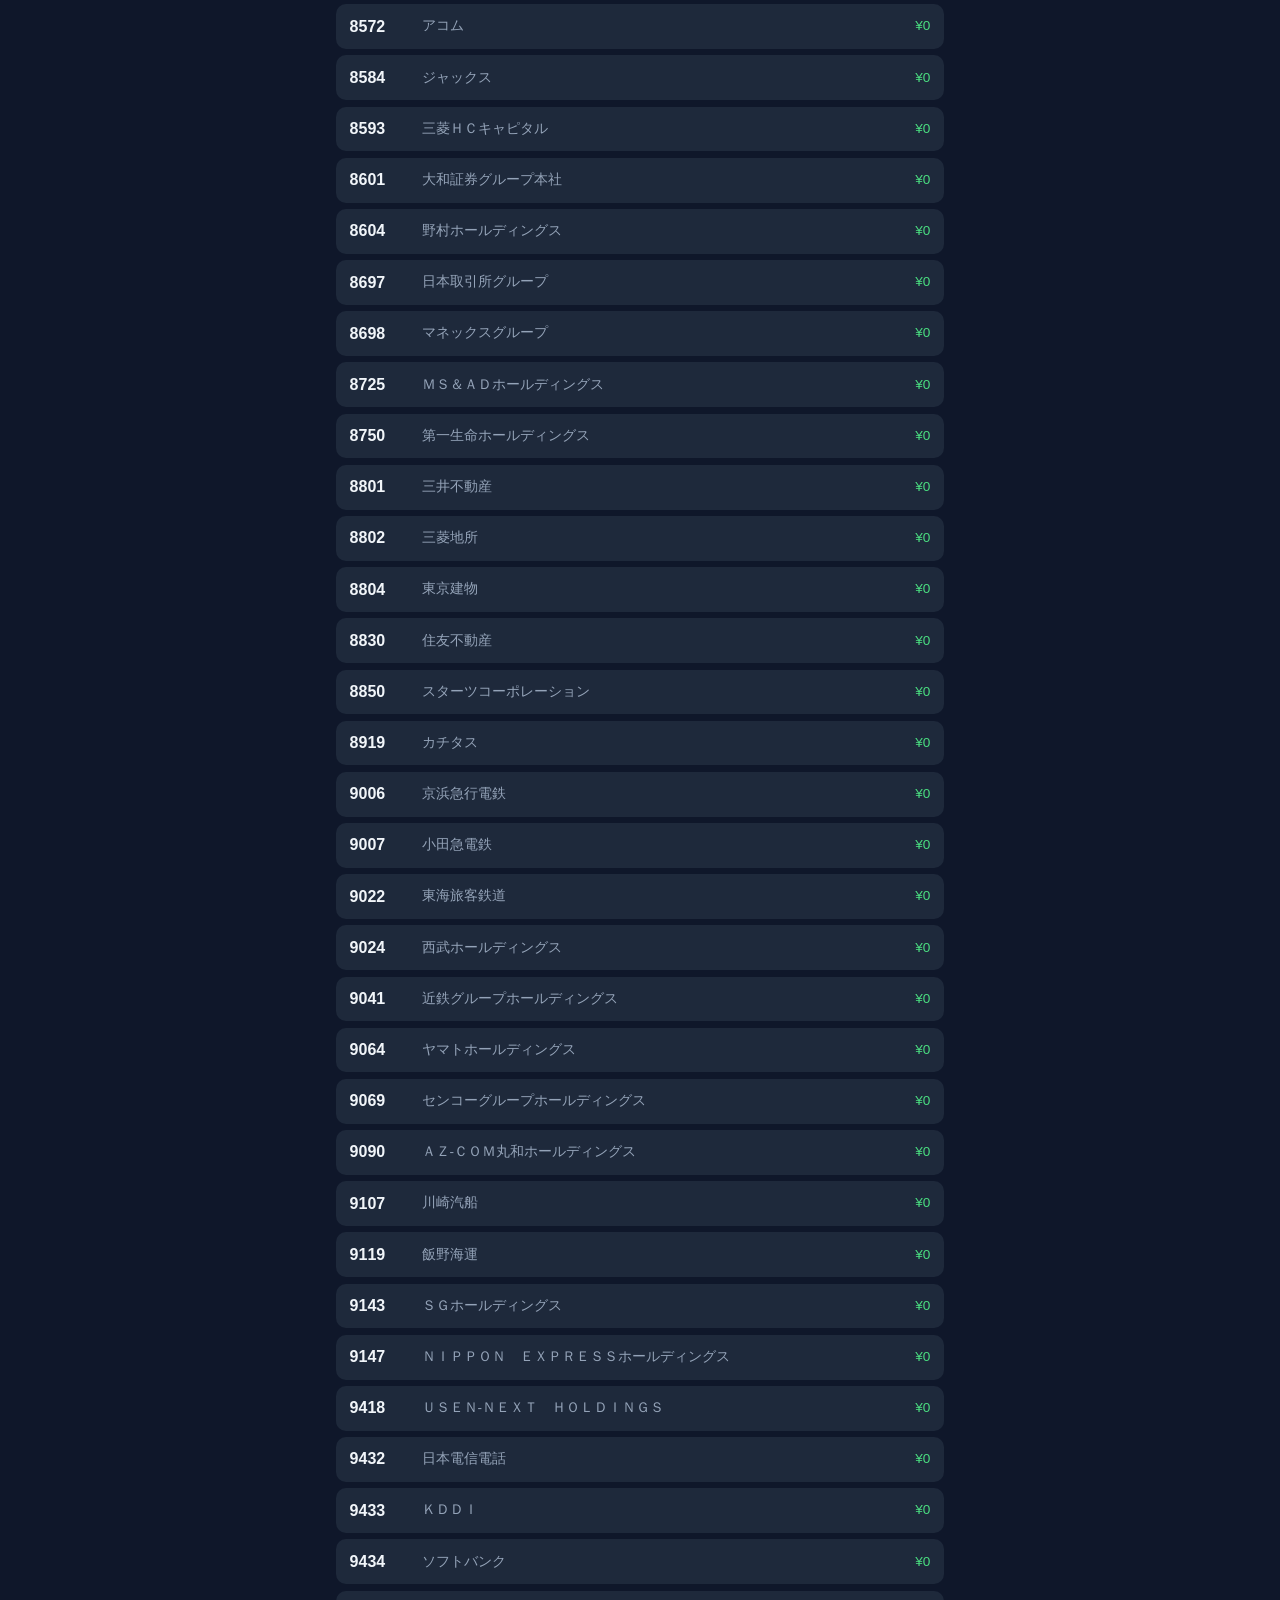
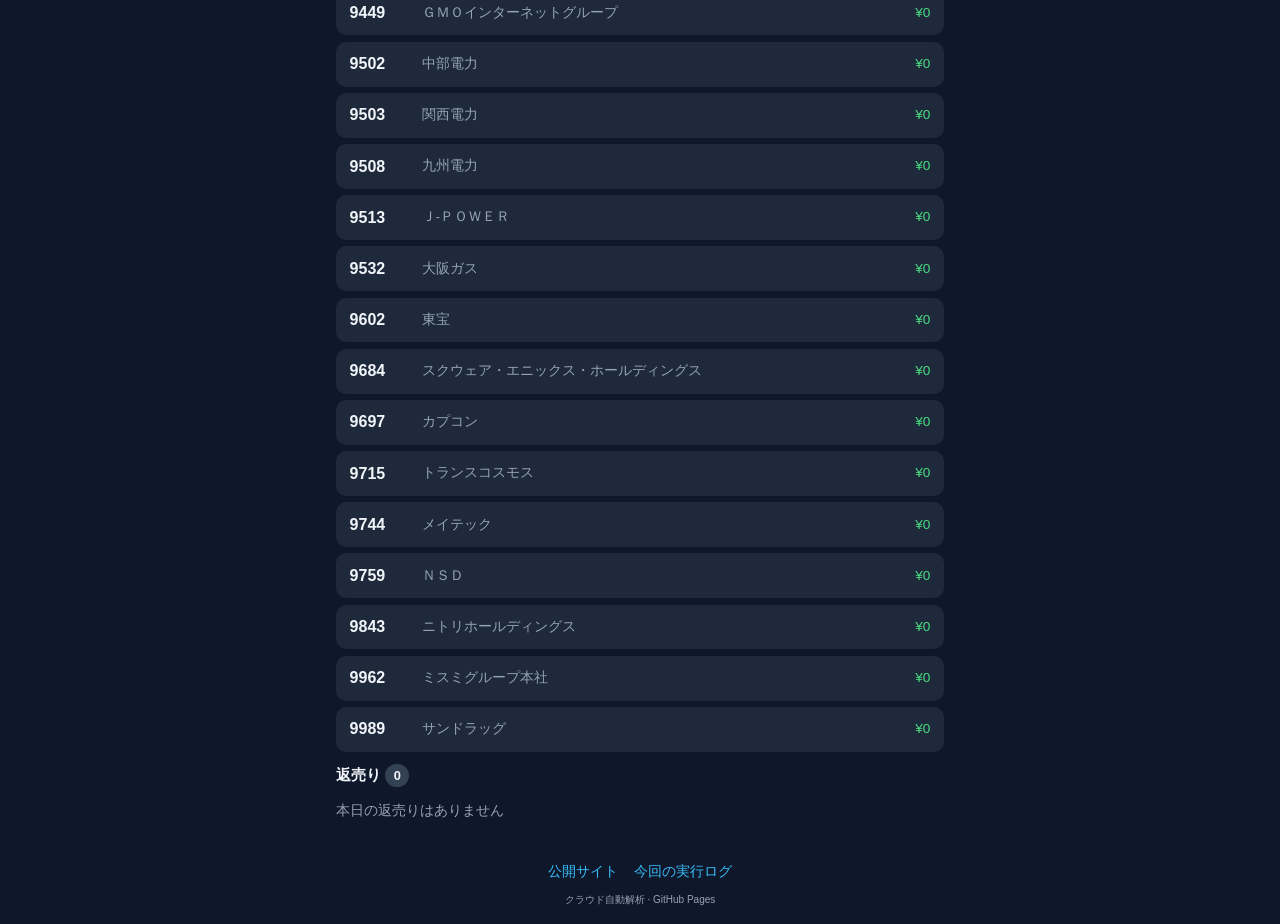
==== commit e1d3a5dc: "Web日別タブ: 直近60営業日の損益とシグナルを表示 Co-authored-by: Cursor <cursoragent@cursor.com>" ====
--- a/docs/index.html
+++ b/docs/index.html
@@ -16,6 +16,7 @@
 
   <nav class="tabs" aria-label="表示切替">
     <button type="button" class="tab active" data-tab="today">今日</button>
+    <button type="button" class="tab" data-tab="daily">日別</button>
     <button type="button" class="tab" data-tab="special">特別買い</button>
     <button type="button" class="tab" data-tab="ranking">損益一覧</button>
     <button type="button" class="tab" data-tab="settings">設定・実行</button>
@@ -32,6 +33,22 @@
       <div class="signal-block">
         <h3>返売り <span id="sellback-count" class="badge-count">0</span></h3>
         <ul id="today-sellback" class="signal-list"></ul>
+      </div>
+    </section>
+
+    <section id="panel-daily" class="panel" aria-label="日別結果" hidden>
+      <h2 class="panel-title">日別結果</h2>
+      <div class="toolbar daily-toolbar">
+        <select id="daily-date" aria-label="日付を選択"></select>
+      </div>
+      <div id="daily-summary" class="summary daily-summary"></div>
+      <div class="signal-block">
+        <h3>買い（新買） <span id="daily-buy-count" class="badge-count">0</span></h3>
+        <ul id="daily-buy" class="signal-list"></ul>
+      </div>
+      <div class="signal-block">
+        <h3>返売り <span id="daily-sellback-count" class="badge-count">0</span></h3>
+        <ul id="daily-sellback" class="signal-list"></ul>
       </div>
     </section>
 
--- a/docs/assets/style.css
+++ b/docs/assets/style.css
@@ -287,6 +287,19 @@
 .signal-close {
   color: var(--win);
   font-size: 0.85rem;
+}
+
+.signal-pnl {
+  font-size: 0.85rem;
+  font-weight: 600;
+}
+
+.daily-toolbar select {
+  width: 100%;
+}
+
+.daily-summary {
+  grid-template-columns: repeat(3, 1fr);
 }
 
 .signal-empty {
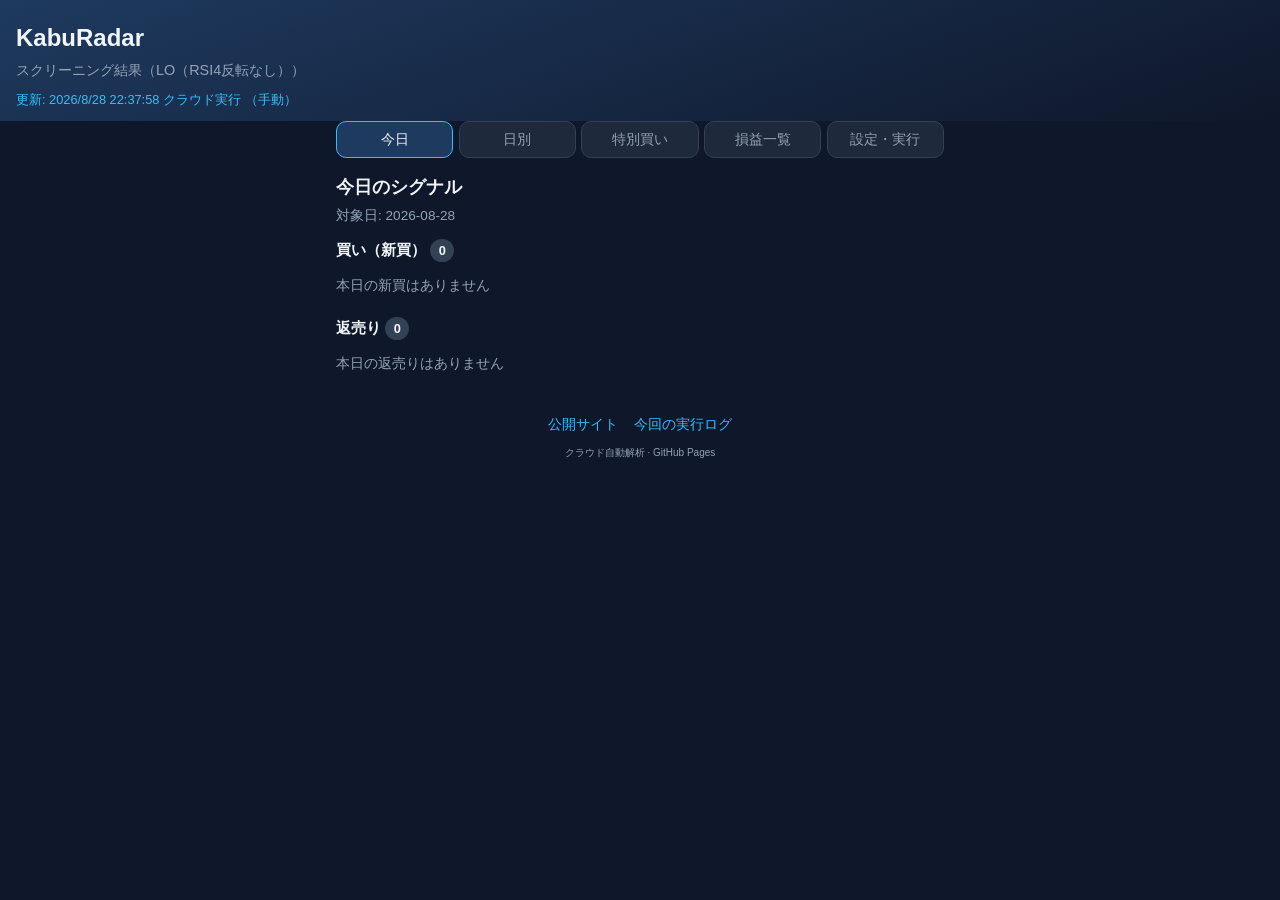
==== commit cf295220: "日別タブ: 買いシグナルがあった日と銘柄を一覧表示 Co-authored-by: Cursor <cursoragent@cursor.com>" ====
--- a/docs/index.html
+++ b/docs/index.html
@@ -36,20 +36,22 @@
       </div>
     </section>
 
-    <section id="panel-daily" class="panel" aria-label="日別結果" hidden>
-      <h2 class="panel-title">日別結果</h2>
-      <div class="toolbar daily-toolbar">
-        <select id="daily-date" aria-label="日付を選択"></select>
-      </div>
-      <div id="daily-summary" class="summary daily-summary"></div>
-      <div class="signal-block">
-        <h3>買い（新買） <span id="daily-buy-count" class="badge-count">0</span></h3>
-        <ul id="daily-buy" class="signal-list"></ul>
-      </div>
-      <div class="signal-block">
-        <h3>返売り <span id="daily-sellback-count" class="badge-count">0</span></h3>
-        <ul id="daily-sellback" class="signal-list"></ul>
-      </div>
+    <section id="panel-daily" class="panel" aria-label="日別買いシグナル" hidden>
+      <h2 class="panel-title">買いシグナル（日別）</h2>
+      <p id="daily-buy-meta" class="panel-meta"></p>
+      <ul id="daily-buy-timeline" class="daily-timeline"></ul>
+
+      <details class="daily-details">
+        <summary>返売り・日次損益を見る</summary>
+        <div class="toolbar daily-toolbar">
+          <select id="daily-date" aria-label="日付を選択"></select>
+        </div>
+        <div id="daily-summary" class="summary daily-summary"></div>
+        <div class="signal-block">
+          <h3>返売り <span id="daily-sellback-count" class="badge-count">0</span></h3>
+          <ul id="daily-sellback" class="signal-list"></ul>
+        </div>
+      </details>
     </section>
 
     <section id="panel-special" class="panel" aria-label="特別買い" hidden>
--- a/docs/assets/style.css
+++ b/docs/assets/style.css
@@ -300,6 +300,57 @@
 
 .daily-summary {
   grid-template-columns: repeat(3, 1fr);
+}
+
+.daily-timeline {
+  list-style: none;
+  padding: 0;
+  margin: 0;
+  display: flex;
+  flex-direction: column;
+  gap: 0.85rem;
+}
+
+.daily-day-group {
+  background: var(--card);
+  border-radius: 12px;
+  padding: 0.75rem 0.85rem;
+}
+
+.daily-day-header {
+  display: flex;
+  align-items: center;
+  justify-content: space-between;
+  margin-bottom: 0.5rem;
+  padding-bottom: 0.35rem;
+  border-bottom: 1px solid #334155;
+}
+
+.daily-day-date {
+  font-weight: 700;
+  font-size: 0.95rem;
+}
+
+.daily-day-group .signal-list {
+  gap: 0.35rem;
+}
+
+.daily-day-group .signal-item {
+  background: #0f172a;
+  padding: 0.5rem 0.65rem;
+}
+
+.daily-details {
+  margin-top: 1.25rem;
+  padding-top: 0.75rem;
+  border-top: 1px solid #334155;
+}
+
+.daily-details summary {
+  cursor: pointer;
+  color: var(--accent);
+  font-size: 0.9rem;
+  margin-bottom: 0.75rem;
 }
 
 .signal-empty {
